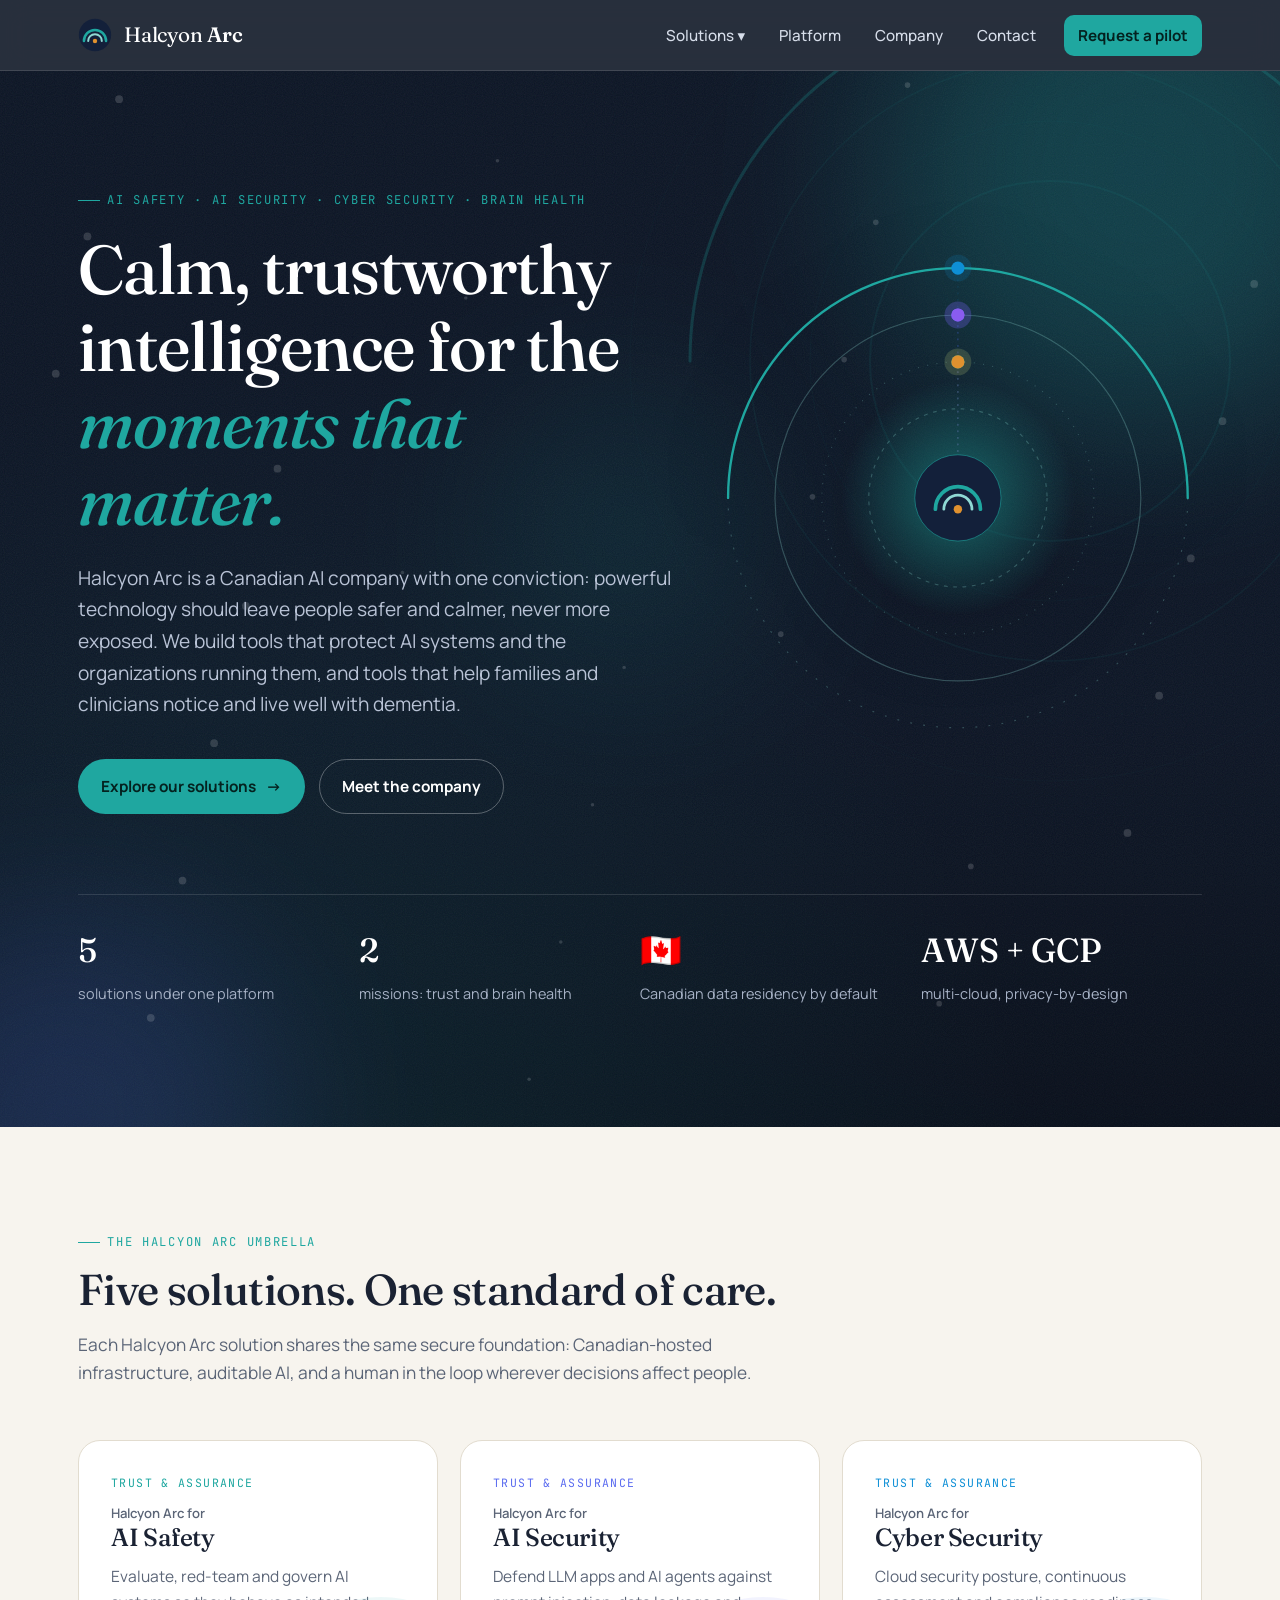
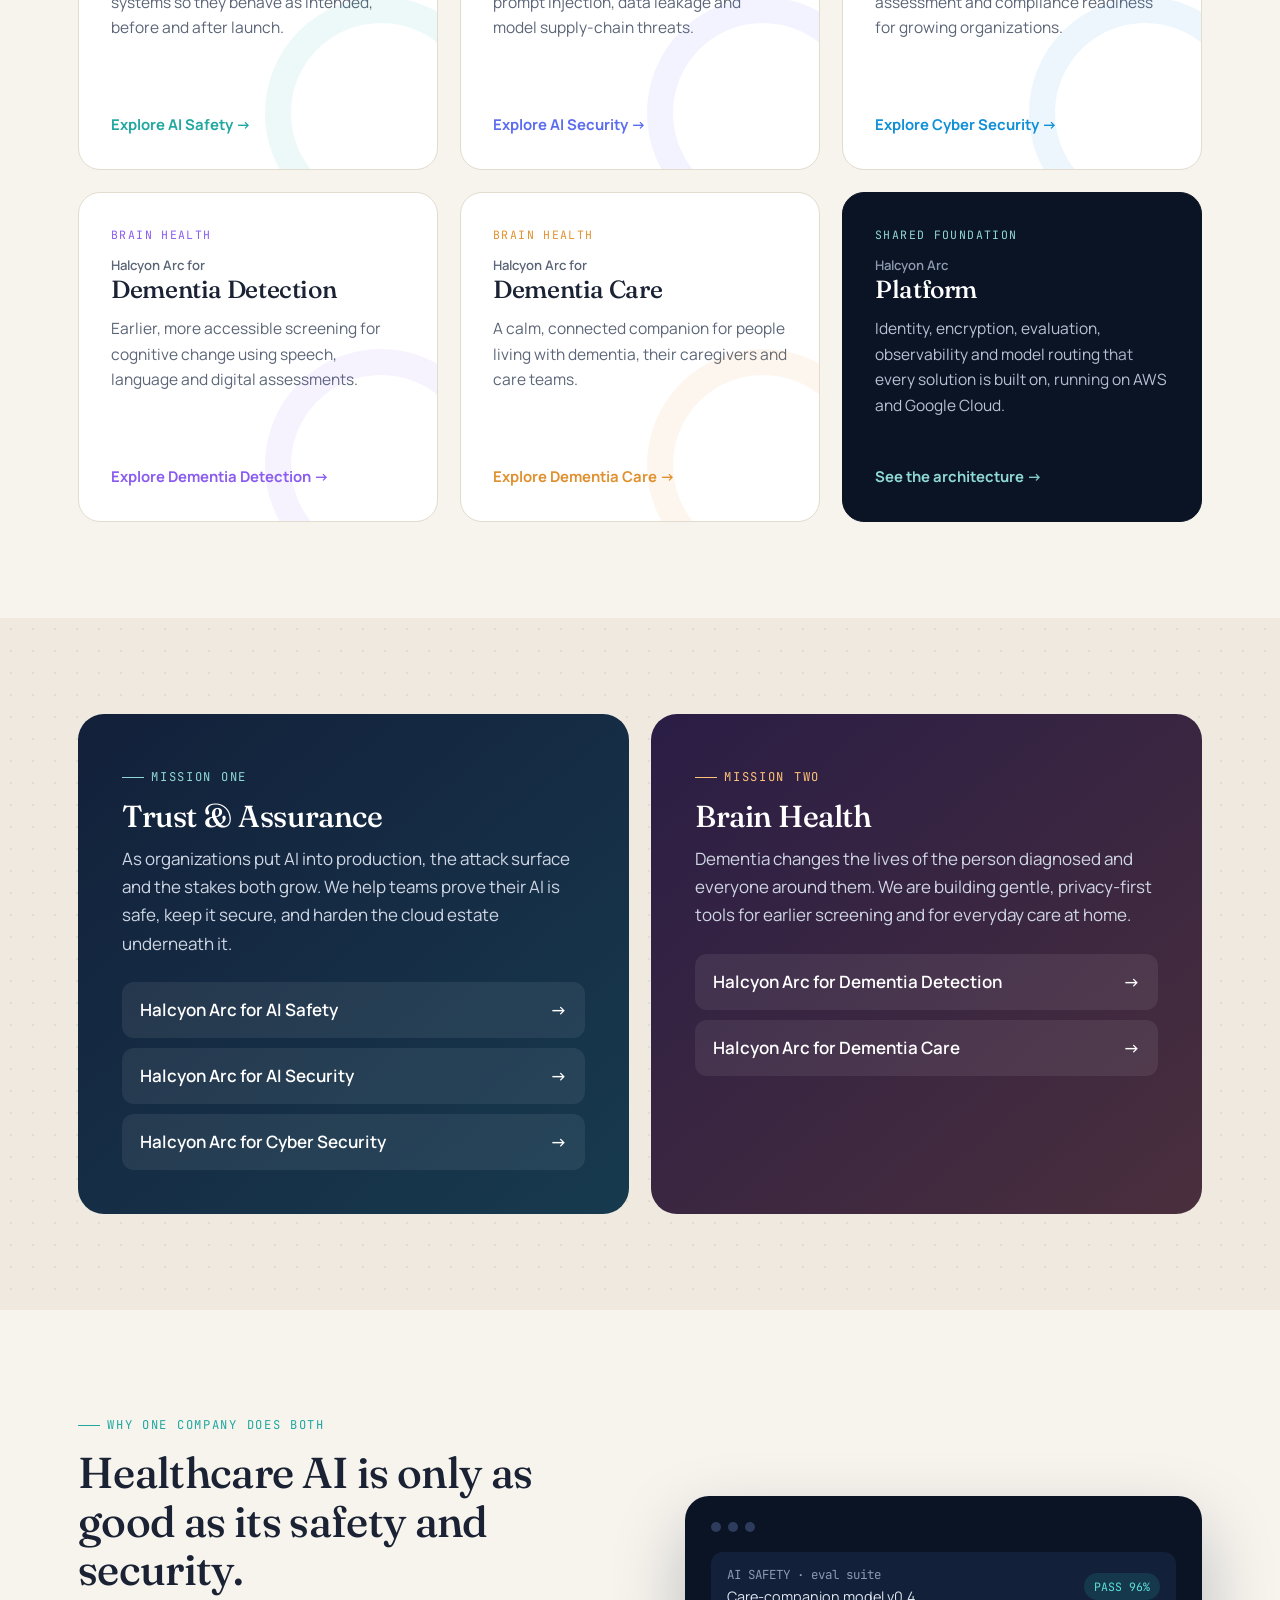
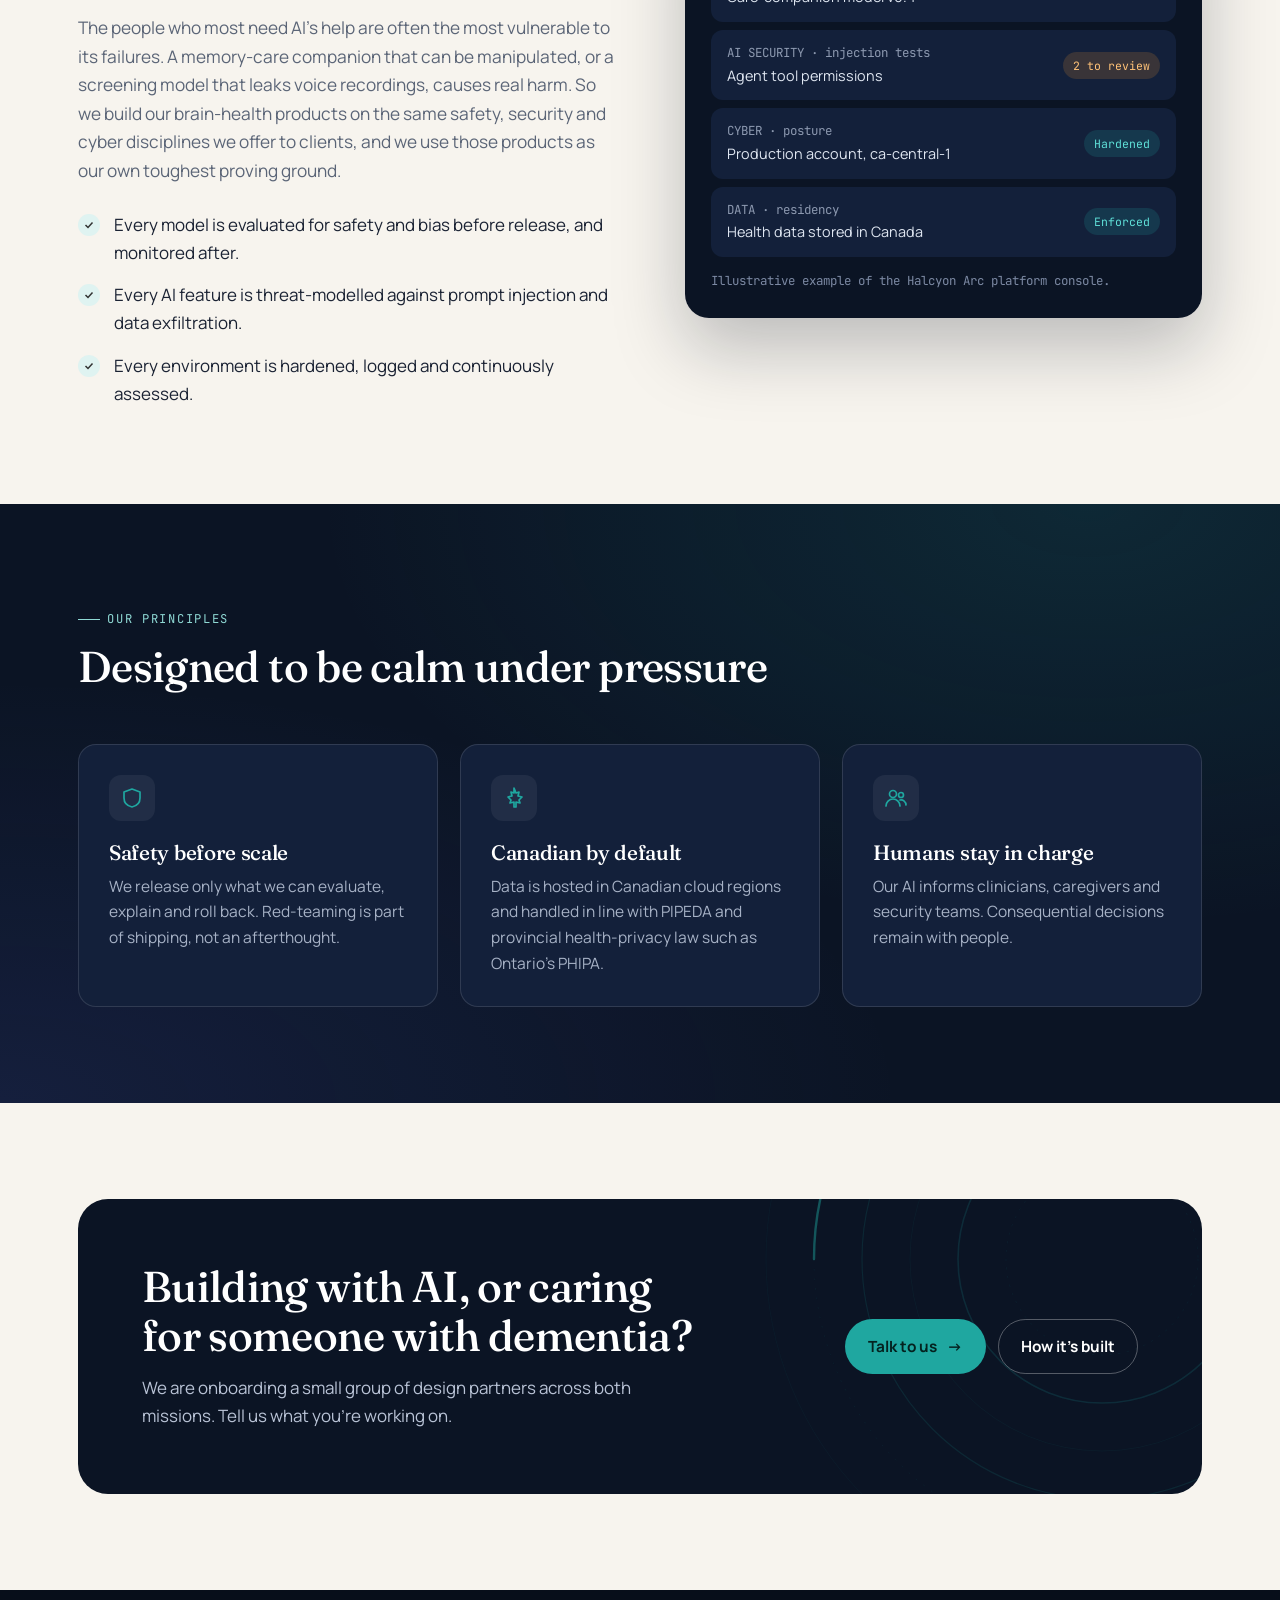
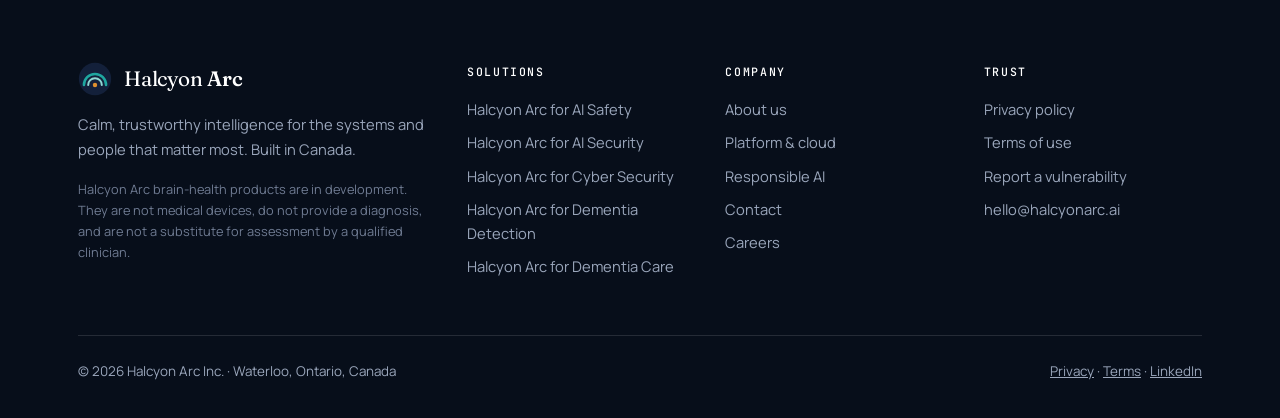
==== index.html @ 9038cead "Initial Halcyon Arc static site for GitHub Pages Co-Authored-By: Claude Opus 5.5 <noreply@anthropic." ====
<!DOCTYPE html>
<html lang="en-CA"><head>
<meta charset="utf-8"><meta name="viewport" content="width=device-width,initial-scale=1">
<title>Halcyon Arc | AI Safety, AI Security, Cyber Security & Dementia Care</title>
<meta name="description" content="Halcyon Arc builds AI safety, AI security and cyber security solutions, plus privacy-first tools for dementia detection and dementia care. Based in Waterloo, Canada.">
<meta property="og:title" content="Halcyon Arc | AI Safety, AI Security, Cyber Security &amp; Dementia Care"><meta property="og:description" content="Halcyon Arc builds AI safety, AI security and cyber security solutions, plus privacy-first tools for dementia detection and dementia care. Based in Waterloo, Canada."><meta property="og:type" content="website"><meta property="og:url" content="https://halcyonarc.ai/">
<link rel="canonical" href="https://halcyonarc.ai/">
<link rel="icon" href="data:image/svg+xml,<svg viewBox='0 0 40 40' aria-hidden='true'><circle cx='20' cy='20' r='19' fill='%2313203a'/><path d='M7 27a13 13 0 0126 0' fill='none' stroke='%231fa7a0' stroke-width='3' stroke-linecap='round'/><path d='M12 27a8 8 0 0116 0' fill='none' stroke='%238fd9d4' stroke-width='2.4' stroke-linecap='round'/><circle cx='20' cy='27' r='2.6' fill='%23e0912f'/></svg>">
<link rel="preconnect" href="https://fonts.googleapis.com"><link rel="preconnect" href="https://fonts.gstatic.com" crossorigin>
<link href="https://fonts.googleapis.com/css2?family=Fraunces:ital,opsz,wght@0,9..144,400;0,9..144,500;0,9..144,600;1,9..144,400;1,9..144,500&family=JetBrains+Mono:wght@400;500&family=Manrope:wght@400;500;600;700&display=swap" rel="stylesheet">
<link rel="stylesheet" href="assets/site.css">
<script type="application/ld+json">{"@context":"https://schema.org","@type":"Organization","name":"Halcyon Arc Inc.","url":"https://halcyonarc.ai","email":"hello@halcyonarc.ai","foundingDate":"2026","founder":{"@type":"Person","name":"Srikanth Hari"},"address":{"@type":"PostalAddress","addressLocality":"Waterloo","addressRegion":"ON","addressCountry":"CA"}}</script>
</head><body class="">
<header class="site-header"><div class="wrap nav">
<a class="brand" href="index.html"><svg viewBox="0 0 40 40" aria-hidden="true"><circle cx="20" cy="20" r="19" fill="#13203a"/>
<path d="M7 27a13 13 0 0126 0" fill="none" stroke="#1fa7a0" stroke-width="3" stroke-linecap="round"/>
<path d="M12 27a8 8 0 0116 0" fill="none" stroke="#8fd9d4" stroke-width="2.4" stroke-linecap="round"/>
<circle cx="20" cy="27" r="2.6" fill="#e0912f"/></svg><span>Halcyon <b>Arc</b></span></a>
<button class="burger" aria-label="Open menu" aria-expanded="false"><svg width="26" height="26" viewBox="0 0 24 24" fill="none" stroke="currentColor" stroke-width="2"><path d="M4 7h16M4 12h16M4 17h16"/></svg></button>
<ul class="nav-links">
<li class="has-menu"><button aria-expanded="false">Solutions ▾</button><div class="menu"><div class="group">Trust & Assurance</div><a href="ai-safety.html"><i class="dot" style="background:#1fa7a0"></i><div><strong>Halcyon Arc for AI Safety</strong><span>Evaluate.</span></div></a><a href="ai-security.html"><i class="dot" style="background:#5b6cf0"></i><div><strong>Halcyon Arc for AI Security</strong><span>Defend LLM apps and AI agents against prompt injection.</span></div></a><a href="cyber-security.html"><i class="dot" style="background:#0e8fd6"></i><div><strong>Halcyon Arc for Cyber Security</strong><span>Cloud security posture.</span></div></a><div class="group">Brain Health</div><a href="dementia-detection.html"><i class="dot" style="background:#8a5cf0"></i><div><strong>Halcyon Arc for Dementia Detection</strong><span>Earlier.</span></div></a><a href="dementia-care.html"><i class="dot" style="background:#e0912f"></i><div><strong>Halcyon Arc for Dementia Care</strong><span>A calm.</span></div></a></div></li>
<li><a href="platform.html">Platform</a></li>
<li><a href="about.html">Company</a></li>
<li><a href="contact.html">Contact</a></li>
<li><a class="nav-cta" href="contact.html?interest=Pilot%20programme">Request a pilot</a></li>
</ul></div></header>
<main>
<section class="hero home"><div class="backdrop" aria-hidden="true">
<span class="orb o1" style="background:#1fa7a0"></span><span class="orb o2"></span><span class="orb o3" style="background:#1fa7a0"></span>
<svg class="stars" viewBox="0 0 1200 600" preserveAspectRatio="xMidYMid slice"><circle class="twinkle" cx="0" cy="0" r="1.0" fill="#fff" style="animation-delay:0.0s"/><circle class="twinkle" cx="197" cy="113" r="1.6" fill="#fff" style="animation-delay:0.6s"/><circle class="twinkle" cx="394" cy="226" r="2.2" fill="#fff" style="animation-delay:1.2s"/><circle class="twinkle" cx="591" cy="339" r="1.0" fill="#fff" style="animation-delay:1.8s"/><circle class="twinkle" cx="788" cy="452" r="1.6" fill="#fff" style="animation-delay:2.4s"/><circle class="twinkle" cx="985" cy="565" r="2.2" fill="#fff" style="animation-delay:3.0s"/><circle class="twinkle" cx="1182" cy="78" r="1.0" fill="#fff" style="animation-delay:3.6s"/><circle class="twinkle" cx="179" cy="191" r="1.6" fill="#fff" style="animation-delay:4.2s"/><circle class="twinkle" cx="376" cy="304" r="2.2" fill="#fff" style="animation-delay:4.8s"/><circle class="twinkle" cx="573" cy="417" r="1.0" fill="#fff" style="animation-delay:0.0s"/><circle class="twinkle" cx="770" cy="530" r="1.6" fill="#fff" style="animation-delay:0.6s"/><circle class="twinkle" cx="967" cy="43" r="2.2" fill="#fff" style="animation-delay:1.2s"/><circle class="twinkle" cx="1164" cy="156" r="1.0" fill="#fff" style="animation-delay:1.8s"/><circle class="twinkle" cx="161" cy="269" r="1.6" fill="#fff" style="animation-delay:2.4s"/><circle class="twinkle" cx="358" cy="382" r="2.2" fill="#fff" style="animation-delay:3.0s"/><circle class="twinkle" cx="555" cy="495" r="1.0" fill="#fff" style="animation-delay:3.6s"/><circle class="twinkle" cx="752" cy="8" r="1.6" fill="#fff" style="animation-delay:4.2s"/><circle class="twinkle" cx="949" cy="121" r="2.2" fill="#fff" style="animation-delay:4.8s"/><circle class="twinkle" cx="1146" cy="234" r="1.0" fill="#fff" style="animation-delay:0.0s"/><circle class="twinkle" cx="143" cy="347" r="1.6" fill="#fff" style="animation-delay:0.6s"/><circle class="twinkle" cx="340" cy="460" r="2.2" fill="#fff" style="animation-delay:1.2s"/><circle class="twinkle" cx="537" cy="573" r="1.0" fill="#fff" style="animation-delay:1.8s"/><circle class="twinkle" cx="734" cy="86" r="1.6" fill="#fff" style="animation-delay:2.4s"/><circle class="twinkle" cx="931" cy="199" r="2.2" fill="#fff" style="animation-delay:3.0s"/><circle class="twinkle" cx="1128" cy="312" r="1.0" fill="#fff" style="animation-delay:3.6s"/><circle class="twinkle" cx="125" cy="425" r="1.6" fill="#fff" style="animation-delay:4.2s"/><circle class="twinkle" cx="322" cy="538" r="2.2" fill="#fff" style="animation-delay:4.8s"/><circle class="twinkle" cx="519" cy="51" r="1.0" fill="#fff" style="animation-delay:0.0s"/><circle class="twinkle" cx="716" cy="164" r="1.6" fill="#fff" style="animation-delay:0.6s"/><circle class="twinkle" cx="913" cy="277" r="2.2" fill="#fff" style="animation-delay:1.2s"/><circle class="twinkle" cx="1110" cy="390" r="1.0" fill="#fff" style="animation-delay:1.8s"/><circle class="twinkle" cx="107" cy="503" r="1.6" fill="#fff" style="animation-delay:2.4s"/><circle class="twinkle" cx="304" cy="16" r="2.2" fill="#fff" style="animation-delay:3.0s"/><circle class="twinkle" cx="501" cy="129" r="1.0" fill="#fff" style="animation-delay:3.6s"/><circle class="twinkle" cx="698" cy="242" r="1.6" fill="#fff" style="animation-delay:4.2s"/><circle class="twinkle" cx="895" cy="355" r="2.2" fill="#fff" style="animation-delay:4.8s"/><circle class="twinkle" cx="1092" cy="468" r="1.0" fill="#fff" style="animation-delay:0.0s"/><circle class="twinkle" cx="89" cy="581" r="1.6" fill="#fff" style="animation-delay:0.6s"/><circle class="twinkle" cx="286" cy="94" r="2.2" fill="#fff" style="animation-delay:1.2s"/><circle class="twinkle" cx="483" cy="207" r="1.0" fill="#fff" style="animation-delay:1.8s"/><circle class="twinkle" cx="680" cy="320" r="1.6" fill="#fff" style="animation-delay:2.4s"/><circle class="twinkle" cx="877" cy="433" r="2.2" fill="#fff" style="animation-delay:3.0s"/><circle class="twinkle" cx="1074" cy="546" r="1.0" fill="#fff" style="animation-delay:3.6s"/><circle class="twinkle" cx="71" cy="59" r="1.6" fill="#fff" style="animation-delay:4.2s"/><circle class="twinkle" cx="268" cy="172" r="2.2" fill="#fff" style="animation-delay:4.8s"/><circle class="twinkle" cx="465" cy="285" r="1.0" fill="#fff" style="animation-delay:0.0s"/></svg>
</div><svg class="arcs" viewBox="0 0 900 900" aria-hidden="true"><g class="rot" style="--o:450px 450px;animation:spin 160s linear infinite"><circle cx="450" cy="450" r="420" fill="none" stroke="#1fa7a0" stroke-opacity="0.1" stroke-width="1" stroke-dasharray="0"/><circle cx="450" cy="450" r="360" fill="none" stroke="#1fa7a0" stroke-opacity="0.16" stroke-width="1" stroke-dasharray="2 10"/><circle cx="450" cy="450" r="300" fill="none" stroke="#1fa7a0" stroke-opacity="0.22" stroke-width="1.5" stroke-dasharray="0"/><circle cx="450" cy="450" r="240" fill="none" stroke="#1fa7a0" stroke-opacity="0.12" stroke-width="1" stroke-dasharray="0"/><circle cx="450" cy="450" r="180" fill="none" stroke="#1fa7a0" stroke-opacity="0.28" stroke-width="2" stroke-dasharray="0"/><circle cx="450" cy="450" r="120" fill="none" stroke="#1fa7a0" stroke-opacity="0.14" stroke-width="1" stroke-dasharray="3 8"/></g>
<path d="M90 450a360 360 0 01720 0" fill="none" stroke="#1fa7a0" stroke-width="3" stroke-linecap="round" stroke-opacity=".75"/>
<circle cx="810" cy="450" r="7" fill="#e0912f"/></svg><div class="wrap"><div class="hero-grid"><div>
<span class="eyebrow">AI Safety · AI Security · Cyber Security · Brain Health</span>
<h1 style="margin-top:20px">Calm, trustworthy intelligence for the <em>moments that matter.</em></h1>
<p class="lede">Halcyon Arc is a Canadian AI company with one conviction: powerful technology should leave people safer and calmer, never more exposed. We build tools that protect AI systems and the organizations running them, and tools that help families and clinicians notice and live well with dementia.</p>
<div class="hero-actions"><a class="btn btn-primary arrow" href="#solutions">Explore our solutions</a><a class="btn btn-ghost" href="about.html">Meet the company</a></div>
</div><div class="art-wrap"><svg class="constellation" viewBox="0 0 520 520" role="img" aria-label="The five Halcyon Arc solutions orbiting a shared platform">
<defs><radialGradient id="core" cx="50%" cy="50%" r="50%"><stop offset="0" stop-color="#1fa7a0" stop-opacity=".55"/><stop offset="1" stop-color="#1fa7a0" stop-opacity="0"/></radialGradient></defs>
<circle cx="260" cy="260" r="120" fill="url(#core)"><animate attributeName="r" values="105;130;105" dur="6s" repeatCount="indefinite"/></circle>
<circle class="rot" style="animation:spin 60s linear infinite" cx="260" cy="260" r="95" fill="none" stroke="#8fd9d4" stroke-opacity=".28" stroke-width="1.2" stroke-dasharray="4 6"/><circle class="rot" style="animation:spinr 90s linear infinite" cx="260" cy="260" r="145" fill="none" stroke="#8fd9d4" stroke-opacity=".28" stroke-width="1.2" stroke-dasharray="1 9"/><circle class="rot" style="animation: linear infinite" cx="260" cy="260" r="195" fill="none" stroke="#8fd9d4" stroke-opacity=".28" stroke-width="1.2" stroke-dasharray="0"/><circle class="rot" style="animation:spin 140s linear infinite" cx="260" cy="260" r="245" fill="none" stroke="#8fd9d4" stroke-opacity=".28" stroke-width="1.2" stroke-dasharray="2 12"/>
<path class="arcdraw" d="M15 260a245 245 0 01490 0" fill="none" stroke="#1fa7a0" stroke-width="2.5" stroke-linecap="round"/>
<g class="rot" style="animation:spin 26s linear infinite;animation-delay:-0.0s">
<line x1="260" y1="260" x2="260" y2="115" stroke="#1fa7a0" stroke-opacity=".18" stroke-dasharray="2 5"/>
<circle cx="260" cy="115" r="16" fill="#1fa7a0" fill-opacity=".16"><animate attributeName="r" values="12;20;12" dur="3.2s" repeatCount="indefinite"/></circle>
<circle cx="260" cy="115" r="7" fill="#1fa7a0"/></g><g class="rot" style="animation:spin 38s linear infinite;animation-delay:-7.4s">
<line x1="260" y1="260" x2="260" y2="65" stroke="#5b6cf0" stroke-opacity=".18" stroke-dasharray="2 5"/>
<circle cx="260" cy="65" r="16" fill="#5b6cf0" fill-opacity=".16"><animate attributeName="r" values="12;20;12" dur="3.2s" repeatCount="indefinite"/></circle>
<circle cx="260" cy="65" r="7" fill="#5b6cf0"/></g><g class="rot" style="animation:spin 52s linear infinite;animation-delay:-21.7s">
<line x1="260" y1="260" x2="260" y2="15" stroke="#0e8fd6" stroke-opacity=".18" stroke-dasharray="2 5"/>
<circle cx="260" cy="15" r="16" fill="#0e8fd6" fill-opacity=".16"><animate attributeName="r" values="12;20;12" dur="3.2s" repeatCount="indefinite"/></circle>
<circle cx="260" cy="15" r="7" fill="#0e8fd6"/></g><g class="rot" style="animation:spin 38s linear infinite;animation-delay:-26.4s">
<line x1="260" y1="260" x2="260" y2="65" stroke="#8a5cf0" stroke-opacity=".18" stroke-dasharray="2 5"/>
<circle cx="260" cy="65" r="16" fill="#8a5cf0" fill-opacity=".16"><animate attributeName="r" values="12;20;12" dur="3.2s" repeatCount="indefinite"/></circle>
<circle cx="260" cy="65" r="7" fill="#8a5cf0"/></g><g class="rot" style="animation:spin 26s linear infinite;animation-delay:-13.0s">
<line x1="260" y1="260" x2="260" y2="115" stroke="#e0912f" stroke-opacity=".18" stroke-dasharray="2 5"/>
<circle cx="260" cy="115" r="16" fill="#e0912f" fill-opacity=".16"><animate attributeName="r" values="12;20;12" dur="3.2s" repeatCount="indefinite"/></circle>
<circle cx="260" cy="115" r="7" fill="#e0912f"/></g>
<circle cx="260" cy="260" r="46" fill="#13203a" stroke="#1fa7a0" stroke-opacity=".6"/>
<path d="M236 272a24 24 0 0148 0" fill="none" stroke="#1fa7a0" stroke-width="4" stroke-linecap="round"/>
<path d="M245 272a15 15 0 0130 0" fill="none" stroke="#8fd9d4" stroke-width="3" stroke-linecap="round"/>
<circle cx="260" cy="272" r="4.5" fill="#e0912f"/>
</svg></div></div>
<div class="stats" style="margin-top:80px">
<div class="stat"><b>5</b><span>solutions under one platform</span></div>
<div class="stat"><b>2</b><span>missions: trust and brain health</span></div>
<div class="stat"><b>🇨🇦</b><span>Canadian data residency by default</span></div>
<div class="stat"><b>AWS + GCP</b><span>multi-cloud, privacy-by-design</span></div>
</div></div></section>

<section id="solutions"><div class="wrap">
<div class="section-head"><span class="eyebrow">The Halcyon Arc umbrella</span><h2>Five solutions. One standard of care.</h2>
<p>Each Halcyon Arc solution shares the same secure foundation: Canadian-hosted infrastructure, auditable AI, and a human in the loop wherever decisions affect people.</p></div>
<div class="grid g3"><a class="pcard reveal" style="--c:#1fa7a0" href="ai-safety.html"><span class="tag">Trust & Assurance</span><h3><small>Halcyon Arc for</small>AI Safety</h3><p>Evaluate, red-team and govern AI systems so they behave as intended, before and after launch.</p><span class="more arrow">Explore AI Safety </span></a><a class="pcard reveal" style="--c:#5b6cf0" href="ai-security.html"><span class="tag">Trust & Assurance</span><h3><small>Halcyon Arc for</small>AI Security</h3><p>Defend LLM apps and AI agents against prompt injection, data leakage and model supply-chain threats.</p><span class="more arrow">Explore AI Security </span></a><a class="pcard reveal" style="--c:#0e8fd6" href="cyber-security.html"><span class="tag">Trust & Assurance</span><h3><small>Halcyon Arc for</small>Cyber Security</h3><p>Cloud security posture, continuous assessment and compliance readiness for growing organizations.</p><span class="more arrow">Explore Cyber Security </span></a><a class="pcard reveal" style="--c:#8a5cf0" href="dementia-detection.html"><span class="tag">Brain Health</span><h3><small>Halcyon Arc for</small>Dementia Detection</h3><p>Earlier, more accessible screening for cognitive change using speech, language and digital assessments.</p><span class="more arrow">Explore Dementia Detection </span></a><a class="pcard reveal" style="--c:#e0912f" href="dementia-care.html"><span class="tag">Brain Health</span><h3><small>Halcyon Arc for</small>Dementia Care</h3><p>A calm, connected companion for people living with dementia, their caregivers and care teams.</p><span class="more arrow">Explore Dementia Care </span></a>
<div class="pcard reveal" style="--c:#13203a;background:var(--ink);color:#fff;border-color:var(--ink)"><span class="tag" style="color:#8fd9d4">Shared foundation</span><h3 style="color:#fff"><small style="color:#8d99b0">Halcyon Arc</small>Platform</h3><p style="color:#b9c3d6">Identity, encryption, evaluation, observability and model routing that every solution is built on, running on AWS and Google Cloud.</p><a href="platform.html" class="more arrow" style="color:#8fd9d4;text-decoration:none">See the architecture </a></div>
</div></div></section>

<section class="tint"><div class="wrap"><div class="pillars">
<div class="pillar trust reveal"><span class="eyebrow" style="color:#8fd9d4">Mission one</span><h3>Trust &amp; Assurance</h3>
<p>As organizations put AI into production, the attack surface and the stakes both grow. We help teams prove their AI is safe, keep it secure, and harden the cloud estate underneath it.</p>
<ul><li><a href="ai-safety.html">Halcyon Arc for AI Safety <span>→</span></a></li><li><a href="ai-security.html">Halcyon Arc for AI Security <span>→</span></a></li><li><a href="cyber-security.html">Halcyon Arc for Cyber Security <span>→</span></a></li></ul></div>
<div class="pillar health reveal"><span class="eyebrow" style="color:#ffc277">Mission two</span><h3>Brain Health</h3>
<p>Dementia changes the lives of the person diagnosed and everyone around them. We are building gentle, privacy-first tools for earlier screening and for everyday care at home.</p>
<ul><li><a href="dementia-detection.html">Halcyon Arc for Dementia Detection <span>→</span></a></li><li><a href="dementia-care.html">Halcyon Arc for Dementia Care <span>→</span></a></li></ul></div>
</div></div></section>

<section><div class="wrap split">
<div class="reveal"><span class="eyebrow">Why one company does both</span><h2 style="margin-top:14px">Healthcare AI is only as good as its safety and security.</h2>
<p class="lede" style="margin-top:20px;font-size:1.08rem">The people who most need AI's help are often the most vulnerable to its failures. A memory-care companion that can be manipulated, or a screening model that leaks voice recordings, causes real harm. So we build our brain-health products on the same safety, security and cyber disciplines we offer to clients, and we use those products as our own toughest proving ground.</p>
<ul class="checks"><li>Every model is evaluated for safety and bias before release, and monitored after.</li><li>Every AI feature is threat-modelled against prompt injection and data exfiltration.</li><li>Every environment is hardened, logged and continuously assessed.</li></ul></div>
<div class="panel reveal" aria-label="Illustrative platform status panel"><div class="bar"><i></i><i></i><i></i></div>
<div class="row"><div><div class="k">AI SAFETY · eval suite</div>Care-companion model v0.4</div><span class="pill ok">PASS 96%</span></div>
<div class="row"><div><div class="k">AI SECURITY · injection tests</div>Agent tool permissions</div><span class="pill warn">2 to review</span></div>
<div class="row"><div><div class="k">CYBER · posture</div>Production account, ca-central-1</div><span class="pill ok">Hardened</span></div>
<div class="row"><div><div class="k">DATA · residency</div>Health data stored in Canada</div><span class="pill ok">Enforced</span></div>
<div class="note">Illustrative example of the Halcyon Arc platform console.</div></div>
</div></section>

<section class="dark"><div class="wrap">
<div class="section-head"><span class="eyebrow" style="color:#8fd9d4">Our principles</span><h2>Designed to be calm under pressure</h2></div>
<div class="grid g3"><div class="card reveal"><div class="icon"><svg viewBox="0 0 24 24" fill="none" stroke="currentColor" stroke-width="1.7" stroke-linecap="round" stroke-linejoin="round"><path d="M12 3l8 3v6c0 5-3.5 8-8 9-4.5-1-8-4-8-9V6z"/></svg></div><h3>Safety before scale</h3><p>We release only what we can evaluate, explain and roll back. Red-teaming is part of shipping, not an afterthought.</p></div><div class="card reveal"><div class="icon"><svg viewBox="0 0 24 24" fill="none" stroke="currentColor" stroke-width="1.7" stroke-linecap="round" stroke-linejoin="round"><path d="M12 2l2 5 3-1-1 4 4 1-3 3 1 3-4-1v5h-2v-5l-4 1 1-3-3-3 4-1-1-4 3 1z"/></svg></div><h3>Canadian by default</h3><p>Data is hosted in Canadian cloud regions and handled in line with PIPEDA and provincial health-privacy law such as Ontario's PHIPA.</p></div><div class="card reveal"><div class="icon"><svg viewBox="0 0 24 24" fill="none" stroke="currentColor" stroke-width="1.7" stroke-linecap="round" stroke-linejoin="round"><circle cx="9" cy="8" r="3.5"/><path d="M2 20a7 7 0 0114 0"/><circle cx="17" cy="9" r="2.5"/><path d="M16 14a5 5 0 016 5"/></svg></div><h3>Humans stay in charge</h3><p>Our AI informs clinicians, caregivers and security teams. Consequential decisions remain with people.</p></div></div>
</div></section>
<section><div class="wrap"><div class="cta-band reveal"><svg class="arcs" viewBox="0 0 900 900" aria-hidden="true"><g class="rot" style="--o:450px 450px;animation:spin 160s linear infinite"><circle cx="450" cy="450" r="420" fill="none" stroke="#1fa7a0" stroke-opacity="0.1" stroke-width="1" stroke-dasharray="0"/><circle cx="450" cy="450" r="360" fill="none" stroke="#1fa7a0" stroke-opacity="0.16" stroke-width="1" stroke-dasharray="2 10"/><circle cx="450" cy="450" r="300" fill="none" stroke="#1fa7a0" stroke-opacity="0.22" stroke-width="1.5" stroke-dasharray="0"/><circle cx="450" cy="450" r="240" fill="none" stroke="#1fa7a0" stroke-opacity="0.12" stroke-width="1" stroke-dasharray="0"/><circle cx="450" cy="450" r="180" fill="none" stroke="#1fa7a0" stroke-opacity="0.28" stroke-width="2" stroke-dasharray="0"/><circle cx="450" cy="450" r="120" fill="none" stroke="#1fa7a0" stroke-opacity="0.14" stroke-width="1" stroke-dasharray="3 8"/></g>
<path d="M90 450a360 360 0 01720 0" fill="none" stroke="#1fa7a0" stroke-width="3" stroke-linecap="round" stroke-opacity=".75"/>
<circle cx="810" cy="450" r="7" fill="#e0912f"/></svg><div><h2>Building with AI, or caring for someone with dementia?</h2><p>We are onboarding a small group of design partners across both missions. Tell us what you're working on.</p></div>
<div class="actions"><a class="btn btn-primary arrow" href="contact.html?interest=Pilot%20programme">Talk to us</a><a class="btn btn-ghost" href="platform.html">How it's built</a></div></div></div></section>
</main>
<footer class="site-footer"><div class="wrap">
<div class="foot">
<div><a class="brand" href="index.html"><svg viewBox="0 0 40 40" aria-hidden="true"><circle cx="20" cy="20" r="19" fill="#13203a"/>
<path d="M7 27a13 13 0 0126 0" fill="none" stroke="#1fa7a0" stroke-width="3" stroke-linecap="round"/>
<path d="M12 27a8 8 0 0116 0" fill="none" stroke="#8fd9d4" stroke-width="2.4" stroke-linecap="round"/>
<circle cx="20" cy="27" r="2.6" fill="#e0912f"/></svg><span>Halcyon <b>Arc</b></span></a>
<p>Calm, trustworthy intelligence for the systems and people that matter most. Built in Canada.</p>
<p class="disclaimer">Halcyon Arc brain-health products are in development. They are not medical devices, do not provide a diagnosis, and are not a substitute for assessment by a qualified clinician.</p></div>
<div><h4>Solutions</h4><ul><li><a href="ai-safety.html">Halcyon Arc for AI Safety</a></li><li><a href="ai-security.html">Halcyon Arc for AI Security</a></li><li><a href="cyber-security.html">Halcyon Arc for Cyber Security</a></li><li><a href="dementia-detection.html">Halcyon Arc for Dementia Detection</a></li><li><a href="dementia-care.html">Halcyon Arc for Dementia Care</a></li></ul></div>
<div><h4>Company</h4><ul><li><a href="about.html">About us</a></li><li><a href="platform.html">Platform &amp; cloud</a></li><li><a href="about.html#responsible-ai">Responsible AI</a></li><li><a href="contact.html">Contact</a></li><li><a href="contact.html?interest=Careers">Careers</a></li></ul></div>
<div><h4>Trust</h4><ul><li><a href="privacy.html">Privacy policy</a></li><li><a href="terms.html">Terms of use</a></li><li><a href="contact.html?interest=Security%20disclosure">Report a vulnerability</a></li><li>hello@halcyonarc.ai</li></ul></div>
</div>
<div class="foot-bottom"><span>© <span id="year">2026</span> Halcyon Arc Inc. · Waterloo, Ontario, Canada</span><span><a href="privacy.html">Privacy</a> · <a href="terms.html">Terms</a> · <a href="https://www.linkedin.com/company/halcyon-arc">LinkedIn</a></span></div>
</div></footer>
<script src="assets/site.js"></script>
</body></html>
---- assets/site.css ----
/* Halcyon Arc — shared stylesheet */
:root{
  --ink:#0b1424; --ink-2:#13203a; --ink-3:#1d2d4d;
  --paper:#f7f4ee; --paper-2:#efe9df; --white:#fff;
  --text:#1a2233; --muted:#5b6577; --line:#e2dccf; --line-dark:rgba(255,255,255,.12);
  --teal:#1fa7a0; --teal-soft:#dff3f1;
  --accent:var(--teal); --accent-soft:var(--teal-soft);
  --radius:18px; --max:1180px;
  --serif:"Fraunces",Georgia,serif; --sans:"Manrope",system-ui,-apple-system,Segoe UI,sans-serif; --mono:"JetBrains Mono",ui-monospace,monospace;
}
body.p-safety{--accent:#1fa7a0;--accent-soft:#dff3f1}
body.p-aisec{--accent:#5b6cf0;--accent-soft:#e6e9ff}
body.p-cyber{--accent:#0e8fd6;--accent-soft:#ddf0fb}
body.p-detect{--accent:#8a5cf0;--accent-soft:#eee6ff}
body.p-care{--accent:#e0912f;--accent-soft:#fcefdc}

*{box-sizing:border-box;margin:0;padding:0}
html{scroll-behavior:smooth}
body{font-family:var(--sans);color:var(--text);background:var(--paper);line-height:1.65;font-size:17px;-webkit-font-smoothing:antialiased}
img,svg{display:block;max-width:100%}
a{color:inherit}
.wrap{max-width:var(--max);margin:0 auto;padding:0 28px}
h1,h2,h3{font-family:var(--serif);font-weight:500;line-height:1.12;letter-spacing:-.015em}
h1{font-size:clamp(2.4rem,5.4vw,4.3rem)}
h2{font-size:clamp(1.8rem,3.4vw,2.7rem)}
h3{font-size:1.3rem}
p{max-width:68ch}
.eyebrow{font-family:var(--mono);font-size:.76rem;letter-spacing:.14em;text-transform:uppercase;color:var(--accent);display:inline-flex;align-items:center;gap:.6em}
.eyebrow::before{content:"";width:22px;height:1px;background:currentColor}
.lede{font-size:1.2rem;color:var(--muted)}
.dark .lede{color:#b9c3d6}

/* Header */
.site-header{position:sticky;top:0;z-index:50;background:rgba(11,20,36,.88);backdrop-filter:blur(14px);-webkit-backdrop-filter:blur(14px);border-bottom:1px solid var(--line-dark);color:#fff}
.nav{display:flex;align-items:center;justify-content:space-between;height:70px}
.brand{display:flex;align-items:center;gap:12px;text-decoration:none;font-family:var(--serif);font-size:1.3rem;letter-spacing:-.01em}
.brand svg{width:34px;height:34px}
.brand b{font-weight:600}
.nav-links{display:flex;align-items:center;gap:6px;list-style:none}
.nav-links>li>a,.nav-links>li>button{display:block;padding:10px 14px;border-radius:10px;text-decoration:none;color:#d7deea;font:500 .95rem var(--sans);background:none;border:0;cursor:pointer}
.nav-links>li>a:hover,.nav-links>li>button:hover,.nav-links a[aria-current=page]{color:#fff;background:rgba(255,255,255,.07)}
.nav-cta{background:var(--teal)!important;color:#04221f!important;font-weight:700!important;margin-left:8px}
.has-menu{position:relative}
.menu{position:absolute;top:calc(100% + 10px);left:-20px;width:560px;background:#fff;color:var(--text);border-radius:16px;box-shadow:0 24px 60px rgba(5,10,25,.35);padding:14px;display:grid;grid-template-columns:1fr 1fr;gap:4px;opacity:0;visibility:hidden;transform:translateY(-6px);transition:.18s}
.has-menu:hover .menu,.has-menu:focus-within .menu,.has-menu.open .menu{opacity:1;visibility:visible;transform:none}
.menu a{display:flex;gap:12px;padding:12px;border-radius:12px;text-decoration:none}
.menu a:hover{background:var(--paper)}
.menu .dot{width:10px;height:10px;border-radius:50%;margin-top:8px;flex:none}
.menu strong{display:block;font-size:.95rem}
.menu span{font-size:.84rem;color:var(--muted);line-height:1.4}
.menu .group{grid-column:1/-1;font-family:var(--mono);font-size:.7rem;letter-spacing:.12em;text-transform:uppercase;color:var(--muted);padding:8px 12px 2px}
.burger{display:none;background:none;border:0;color:#fff;cursor:pointer;padding:8px}

/* Hero */
.hero{position:relative;overflow:hidden;background:var(--ink);color:#fff;padding:110px 0 120px}
.hero .arcs{position:absolute;right:-220px;top:-160px;width:900px;opacity:.9;pointer-events:none}
.hero h1{max-width:15ch}
.hero h1 em{font-style:italic;color:var(--accent)}
.hero .lede{margin-top:24px;max-width:58ch}
.hero-actions{display:flex;flex-wrap:wrap;gap:14px;margin-top:38px}
.hero.sub{padding:90px 0 96px}
.hero.sub h1{max-width:20ch}
.crumb{font-family:var(--mono);font-size:.78rem;color:#8d99b0;margin-bottom:22px}
.crumb a{color:#b9c3d6;text-decoration:none}

.btn{display:inline-flex;align-items:center;gap:10px;padding:14px 22px;border-radius:999px;font-weight:700;font-size:.96rem;text-decoration:none;border:1px solid transparent;transition:.18s;cursor:pointer;font-family:var(--sans)}
.btn-primary{background:var(--accent);color:#fff}
body:not([class*=p-]) .btn-primary,.p-safety .btn-primary{color:#04221f}
.btn-primary:hover{filter:brightness(1.08);transform:translateY(-1px)}
.btn-ghost{border-color:rgba(255,255,255,.3);color:#fff}
.btn-ghost:hover{background:rgba(255,255,255,.08)}
.btn-dark{background:var(--ink);color:#fff}
.btn-line{border-color:var(--line);color:var(--text);background:#fff}
.arrow::after{content:"→";transition:.18s}
.btn:hover .arrow::after,.arrow:hover::after{transform:translateX(3px)}

/* Sections */
section{padding:96px 0}
.section-head{max-width:760px;margin-bottom:52px}
.section-head h2{margin-top:14px}
.section-head p{margin-top:16px;color:var(--muted);font-size:1.08rem}
.dark{background:var(--ink);color:#e8edf5}
.dark h2,.dark h3{color:#fff}
.dark .section-head p{color:#a7b2c6}
.tint{background:var(--paper-2)}
.white{background:#fff}

.grid{display:grid;gap:22px}
.g2{grid-template-columns:repeat(2,1fr)}
.g3{grid-template-columns:repeat(3,1fr)}
.g4{grid-template-columns:repeat(4,1fr)}

.card{background:#fff;border:1px solid var(--line);border-radius:var(--radius);padding:30px;transition:.2s}
.card h3{margin-bottom:10px}
.card p{color:var(--muted);font-size:.97rem}
.dark .card{background:var(--ink-2);border-color:var(--line-dark)}
.dark .card p{color:#a7b2c6}
.icon{width:46px;height:46px;border-radius:12px;background:var(--accent-soft);color:var(--accent);display:grid;place-items:center;margin-bottom:20px}
.icon svg{width:24px;height:24px}
.dark .icon{background:rgba(255,255,255,.06)}

/* Product cards on home */
.pcard{position:relative;display:flex;flex-direction:column;text-decoration:none;color:inherit;background:#fff;border:1px solid var(--line);border-radius:22px;padding:32px;overflow:hidden;min-height:330px;transition:.22s}
.pcard:hover{transform:translateY(-4px);box-shadow:0 22px 50px rgba(11,20,36,.1);border-color:transparent}
.pcard .tag{font-family:var(--mono);font-size:.72rem;letter-spacing:.12em;text-transform:uppercase;color:var(--c)}
.pcard h3{font-size:1.55rem;margin:14px 0 12px}
.pcard h3 small{display:block;font-family:var(--sans);font-size:.82rem;font-weight:600;color:var(--muted);letter-spacing:0;margin-bottom:4px}
.pcard p{color:var(--muted);font-size:.97rem}
.pcard .more{margin-top:auto;padding-top:24px;font-weight:700;color:var(--c);font-size:.93rem}
.pcard::after{content:"";position:absolute;right:-60px;bottom:-60px;width:180px;height:180px;border-radius:50%;border:26px solid var(--c);opacity:.08;transition:.3s}
.pcard:hover::after{opacity:.16;transform:scale(1.1)}
.pcard.wide{grid-column:span 1}

.pillars{display:grid;grid-template-columns:1fr 1fr;gap:22px}
.pillar{border-radius:26px;padding:44px;color:#fff;position:relative;overflow:hidden}
.pillar.trust{background:linear-gradient(140deg,#13203a,#173a4f)}
.pillar.health{background:linear-gradient(140deg,#2a1d45,#4a2f3d)}
.pillar h3{font-size:1.9rem;margin:12px 0}
.pillar p{color:#cfd6e4}
.pillar ul{list-style:none;margin-top:24px;display:grid;gap:10px}
.pillar li a{display:flex;justify-content:space-between;padding:14px 18px;border-radius:12px;background:rgba(255,255,255,.07);text-decoration:none;font-weight:600}
.pillar li a:hover{background:rgba(255,255,255,.14)}

/* Split */
.split{display:grid;grid-template-columns:1.05fr 1fr;gap:64px;align-items:center}
.split.rev{grid-template-columns:1fr 1.05fr}
.checks{list-style:none;display:grid;gap:14px;margin-top:26px}
.checks li{display:flex;gap:14px;align-items:flex-start}
.checks li::before{content:"";flex:none;width:22px;height:22px;margin-top:3px;border-radius:50%;background:var(--accent-soft) url("data:image/svg+xml,%3Csvg xmlns='http://www.w3.org/2000/svg' viewBox='0 0 24 24' fill='none' stroke='%23333' stroke-width='3'%3E%3Cpath d='M5 12l5 5 9-10'/%3E%3C/svg%3E") center/12px no-repeat}
.dark .checks li::before{background-color:rgba(255,255,255,.12);background-image:url("data:image/svg+xml,%3Csvg xmlns='http://www.w3.org/2000/svg' viewBox='0 0 24 24' fill='none' stroke='%23fff' stroke-width='3'%3E%3Cpath d='M5 12l5 5 9-10'/%3E%3C/svg%3E")}

/* Panel / mock UI */
.panel{background:var(--ink);border-radius:24px;padding:26px;color:#dfe6f1;box-shadow:0 30px 70px rgba(11,20,36,.25);font-size:.9rem}
.panel .bar{display:flex;gap:7px;margin-bottom:20px}
.panel .bar i{width:10px;height:10px;border-radius:50%;background:#2d3c5c}
.panel .row{display:flex;justify-content:space-between;align-items:center;padding:13px 16px;border-radius:12px;background:var(--ink-2);margin-bottom:8px;gap:12px}
.panel .k{font-family:var(--mono);font-size:.78rem;color:#8d99b0}
.pill{font-family:var(--mono);font-size:.72rem;padding:4px 10px;border-radius:999px;background:rgba(255,255,255,.08);white-space:nowrap}
.pill.ok{background:rgba(31,167,160,.18);color:#5fe0d8}
.pill.warn{background:rgba(224,145,47,.18);color:#ffc277}
.pill.bad{background:rgba(240,90,90,.18);color:#ff9a9a}
.meter{height:6px;border-radius:6px;background:#26355a;overflow:hidden;margin-top:8px}
.meter b{display:block;height:100%;background:var(--accent)}
.panel .note{font-size:.78rem;color:#7c89a3;margin-top:14px;font-family:var(--mono)}

/* Steps */
.steps{display:grid;grid-template-columns:repeat(4,1fr);gap:22px;counter-reset:s}
.step{position:relative;padding-top:58px}
.step::before{counter-increment:s;content:"0" counter(s);position:absolute;top:0;left:0;font-family:var(--serif);font-size:2.4rem;color:var(--accent);line-height:1}
.step::after{content:"";position:absolute;top:22px;left:64px;right:-10px;height:1px;background:var(--line)}
.step:last-child::after{display:none}
.dark .step::after{background:var(--line-dark)}
.step h3{font-size:1.15rem;margin-bottom:8px}
.step p{color:var(--muted);font-size:.95rem}
.dark .step p{color:#a7b2c6}

.chips{display:flex;flex-wrap:wrap;gap:10px}
.chip{padding:9px 16px;border-radius:999px;background:#fff;border:1px solid var(--line);font-size:.88rem;font-weight:600}
.dark .chip{background:var(--ink-2);border-color:var(--line-dark);color:#dfe6f1}

.callout{border-left:3px solid var(--accent);background:var(--accent-soft);padding:20px 24px;border-radius:0 14px 14px 0;font-size:.95rem;max-width:none}
.callout strong{display:block;margin-bottom:4px}

/* Cloud table */
.cloud{display:grid;grid-template-columns:1fr 1fr;gap:22px}
.cloud .card h3{display:flex;align-items:center;gap:12px}
.svc{list-style:none;margin-top:16px;display:grid;gap:2px}
.svc li{display:grid;grid-template-columns:170px 1fr;gap:16px;padding:12px 0;border-bottom:1px dashed var(--line);font-size:.93rem}
.svc li:last-child{border:0}
.svc b{font-weight:700}
.svc span{color:var(--muted)}
.layers{display:grid;gap:12px}
.layer{display:grid;grid-template-columns:210px 1fr 1fr;gap:16px;align-items:center;background:var(--ink-2);border:1px solid var(--line-dark);border-radius:16px;padding:18px 22px}
.layer .lname{font-family:var(--mono);font-size:.8rem;letter-spacing:.08em;text-transform:uppercase;color:#8fd9d4}
.layer .aws,.layer .gcp{font-size:.9rem;color:#d7deea}
.layer .aws::before{content:"AWS";font:700 .68rem var(--mono);color:#ffb35c;margin-right:10px}
.layer .gcp::before{content:"GCP";font:700 .68rem var(--mono);color:#7fb2ff;margin-right:10px}

.stats{display:grid;grid-template-columns:repeat(4,1fr);border-top:1px solid var(--line-dark)}
.stat{padding:28px 24px 0 0}
.stat b{display:block;font-family:var(--serif);font-size:2.1rem;font-weight:500;color:#fff}
.stat span{font-size:.9rem;color:#a7b2c6}

.facts{list-style:none;display:grid;grid-template-columns:1fr 1fr;gap:0;border:1px solid var(--line);border-radius:var(--radius);overflow:hidden;background:#fff}
.facts li{padding:18px 22px;border-bottom:1px solid var(--line);border-right:1px solid var(--line)}
.facts li:nth-child(2n){border-right:0}
.facts small{display:block;font-family:var(--mono);font-size:.7rem;letter-spacing:.1em;text-transform:uppercase;color:var(--muted)}
.facts strong{font-weight:600}

/* Founder */
.founder{display:grid;grid-template-columns:260px 1fr;gap:48px;align-items:start}
.avatar{aspect-ratio:1;border-radius:24px;background:linear-gradient(140deg,var(--ink-3),#1f5e66);display:grid;place-items:center;color:#fff;font-family:var(--serif);font-size:4.5rem}

/* CTA band */
.cta-band{background:var(--ink);color:#fff;border-radius:30px;padding:64px;display:grid;grid-template-columns:1.4fr 1fr;gap:40px;align-items:center;position:relative;overflow:hidden}
.cta-band h2{color:#fff}
.cta-band p{color:#b9c3d6;margin-top:14px}
.cta-band .actions{display:flex;gap:12px;flex-wrap:wrap;justify-content:flex-end}

/* Forms */
.form{display:grid;gap:18px}
.form .two{display:grid;grid-template-columns:1fr 1fr;gap:18px}
label{font-size:.85rem;font-weight:700;display:grid;gap:8px}
input,select,textarea{font:inherit;font-size:.98rem;padding:13px 15px;border:1px solid var(--line);border-radius:12px;background:#fff;color:var(--text);width:100%}
input:focus,select:focus,textarea:focus{outline:2px solid var(--accent);outline-offset:1px;border-color:transparent}
textarea{min-height:140px;resize:vertical}
.form-status{display:none;padding:16px 18px;border-radius:12px;background:var(--accent-soft);font-size:.93rem}
.form-status.show{display:block}

/* Legal */
.legal{max-width:820px}
.legal h2{font-size:1.6rem;margin:44px 0 12px}
.legal p,.legal li{color:#3b4456;margin-bottom:12px}
.legal ul{padding-left:22px}
.legal .meta{font-family:var(--mono);font-size:.8rem;color:var(--muted)}

/* FAQ */
details{border-bottom:1px solid var(--line);padding:22px 0}
summary{cursor:pointer;font-weight:700;font-size:1.06rem;list-style:none;display:flex;justify-content:space-between;gap:20px}
summary::after{content:"+";font-family:var(--serif);font-size:1.5rem;line-height:1;color:var(--accent)}
details[open] summary::after{content:"−"}
details p{margin-top:12px;color:var(--muted)}

/* Footer */
.site-footer{background:#070e1a;color:#9aa6bb;padding:72px 0 36px;font-size:.92rem}
.foot{display:grid;grid-template-columns:1.6fr 1fr 1fr 1fr;gap:40px}
.foot h4{font-family:var(--mono);font-size:.72rem;letter-spacing:.14em;text-transform:uppercase;color:#fff;margin-bottom:16px;font-weight:500}
.foot ul{list-style:none;display:grid;gap:9px}
.foot a{text-decoration:none}
.foot a:hover{color:#fff}
.foot .brand{color:#fff;margin-bottom:16px}
.foot-bottom{margin-top:56px;padding-top:24px;border-top:1px solid var(--line-dark);display:flex;justify-content:space-between;flex-wrap:wrap;gap:12px;font-size:.84rem}
.disclaimer{font-size:.8rem;color:#6f7b92;margin-top:18px;max-width:60ch}

.reveal{opacity:0;transform:translateY(18px);transition:opacity .7s ease,transform .7s ease}
.reveal.in{opacity:1;transform:none}
@media (prefers-reduced-motion:reduce){.reveal{opacity:1;transform:none;transition:none}html{scroll-behavior:auto}}

@media (max-width:980px){
  .g3,.g4,.steps,.stats{grid-template-columns:1fr 1fr}
  .split,.split.rev,.pillars,.cloud,.cta-band,.founder{grid-template-columns:1fr}
  .cta-band .actions{justify-content:flex-start}
  .layer{grid-template-columns:1fr}
  .foot{grid-template-columns:1fr 1fr}
  .step::after{display:none}
  .burger{display:block}
  .nav-links{position:fixed;inset:70px 0 auto 0;background:var(--ink);flex-direction:column;align-items:stretch;padding:16px 20px 26px;gap:2px;display:none;max-height:calc(100vh - 70px);overflow:auto}
  .nav-links.open{display:flex}
  .menu{position:static;width:auto;grid-template-columns:1fr;box-shadow:none;opacity:1;visibility:visible;transform:none;display:none;margin:6px 0}
  .has-menu.open .menu{display:grid}
  .nav-cta{margin:10px 0 0}
}
@media (max-width:640px){
  body{font-size:16px}
  section{padding:72px 0}
  .g2,.g3,.g4,.steps,.stats,.facts,.form .two,.foot{grid-template-columns:1fr}
  .facts li{border-right:0}
  .hero{padding:80px 0 90px}
  .cta-band{padding:40px 28px}
  .svc li{grid-template-columns:1fr;gap:2px}
  .pillar{padding:32px}
}
.cta-band .arcs{position:absolute;right:-260px;top:-300px;width:720px;opacity:.6;pointer-events:none}
.cta-band>div{position:relative}
.hero .lede{color:#b9c3d6}
@media (max-width:640px){.stats{grid-template-columns:1fr 1fr}.stat b{font-size:1.6rem}}

/* ===== Visuals & animation ===== */
.hero{isolation:isolate}
.hero>.wrap{position:relative;z-index:2}
.hero .arcs{z-index:1;opacity:.55}
.hero-grid{display:grid;grid-template-columns:1.15fr .85fr;gap:40px;align-items:center}
.hero.home .hero-grid{grid-template-columns:1.1fr .9fr}
.hero.home .arcs{opacity:.3}
.art-wrap{position:relative;color:var(--teal)}
.art-wrap svg{width:100%;height:auto;filter:drop-shadow(0 20px 50px rgba(0,0,0,.35))}
.constellation{max-width:520px;margin-left:auto}
.hero-art{max-width:480px;margin-left:auto}

/* backdrop: drifting glows, faint stars, film grain */
.backdrop{position:absolute;inset:0;z-index:0;overflow:hidden;pointer-events:none}
.backdrop::after{content:"";position:absolute;inset:0;opacity:.08;mix-blend-mode:overlay;background-image:url("data:image/svg+xml,%3Csvg xmlns='http://www.w3.org/2000/svg' width='200' height='200'%3E%3Cfilter id='n'%3E%3CfeTurbulence type='fractalNoise' baseFrequency='.9' numOctaves='2' stitchTiles='stitch'/%3E%3C/filter%3E%3Crect width='100%25' height='100%25' filter='url(%23n)'/%3E%3C/svg%3E")}
.backdrop::before{content:"";position:absolute;inset:0;background:radial-gradient(ellipse at 20% 120%,rgba(31,167,160,.12),transparent 55%),linear-gradient(180deg,transparent 60%,rgba(0,0,0,.25))}
.orb{position:absolute;border-radius:50%;filter:blur(90px);opacity:.28}
.o1{width:520px;height:520px;right:-120px;top:-160px;animation:drift 22s ease-in-out infinite}
.o2{width:420px;height:420px;left:-140px;bottom:-200px;background:#5b6cf0;opacity:.18;animation:drift 28s ease-in-out infinite reverse}
.o3{width:280px;height:280px;left:38%;top:30%;opacity:.12;animation:drift 34s ease-in-out infinite;animation-delay:-8s}
.stars{position:absolute;inset:0;width:100%;height:100%}
.twinkle{opacity:.15;animation:twinkle 5s ease-in-out infinite}

/* SVG animation primitives */
.rot{transform-box:view-box;transform-origin:var(--o,260px 260px)}
.gauge{animation:gauge 2.4s cubic-bezier(.2,.8,.2,1) both}
.draw{stroke-dasharray:1;stroke-dashoffset:1;animation:draw 6s ease-in-out infinite}
.flow{animation:flow 2.4s linear infinite}
.flowslow{animation:flow 6s linear infinite}
.blink{animation:blink 2.6s ease-in-out infinite}
.scan{animation:scan 5s ease-in-out infinite}
.ping{transform-box:fill-box;transform-origin:center;animation:ping 2.8s ease-out infinite}
.bar{transform-box:fill-box;transform-origin:center;animation:bar 1.4s ease-in-out infinite}
.beat{transform-box:fill-box;transform-origin:center;animation:beat 1.6s ease-in-out infinite}
.arcdraw{stroke-dasharray:800;stroke-dashoffset:800;animation:arcdraw 3s cubic-bezier(.3,.7,.2,1) .3s forwards}

@keyframes spin{to{transform:rotate(360deg)}}
@keyframes spinr{to{transform:rotate(-360deg)}}
@keyframes drift{0%,100%{transform:translate(0,0) scale(1)}33%{transform:translate(60px,40px) scale(1.08)}66%{transform:translate(-40px,30px) scale(.95)}}
@keyframes twinkle{0%,100%{opacity:.08}50%{opacity:.6}}
@keyframes gauge{from{stroke-dashoffset:100}}
@keyframes draw{0%{stroke-dashoffset:1}35%,80%{stroke-dashoffset:0}100%{stroke-dashoffset:-1}}
@keyframes flow{to{stroke-dashoffset:-40}}
@keyframes blink{0%,100%{opacity:.25}50%{opacity:1}}
@keyframes scan{0%,100%{transform:translateY(0)}50%{transform:translateY(330px)}}
@keyframes ping{0%{transform:scale(1);opacity:.9}100%{transform:scale(5);opacity:0}}
@keyframes bar{0%,100%{transform:scaleY(.35)}50%{transform:scaleY(1)}}
@keyframes beat{0%,100%{transform:scale(1)}15%{transform:scale(1.18)}30%{transform:scale(1)}45%{transform:scale(1.1)}}
@keyframes arcdraw{to{stroke-dashoffset:0}}

/* textured light sections */
.tint{background-color:var(--paper-2);background-image:radial-gradient(rgba(19,32,58,.07) 1px,transparent 1.2px);background-size:22px 22px}
.dark{position:relative;background:radial-gradient(ellipse at 85% 0%,rgba(31,167,160,.14),transparent 50%),radial-gradient(ellipse at 0% 100%,rgba(91,108,240,.12),transparent 50%),var(--ink)}
.card,.pcard{transition:transform .25s,box-shadow .25s,border-color .25s}
.card:hover{transform:translateY(-3px);box-shadow:0 18px 40px rgba(11,20,36,.08)}
.grid .reveal:nth-child(2){transition-delay:.08s}.grid .reveal:nth-child(3){transition-delay:.16s}.grid .reveal:nth-child(4){transition-delay:.24s}.grid .reveal:nth-child(5){transition-delay:.32s}.grid .reveal:nth-child(6){transition-delay:.4s}

@media (max-width:980px){.hero-grid,.hero.home .hero-grid{grid-template-columns:1fr}.art-wrap{max-width:440px;margin:10px auto 0}}
@media (prefers-reduced-motion:reduce){
  .rot,.gauge,.draw,.flow,.flowslow,.blink,.scan,.ping,.bar,.beat,.orb,.twinkle,.arcdraw{animation:none!important}
  .draw{stroke-dashoffset:0}.arcdraw{stroke-dashoffset:0}
}
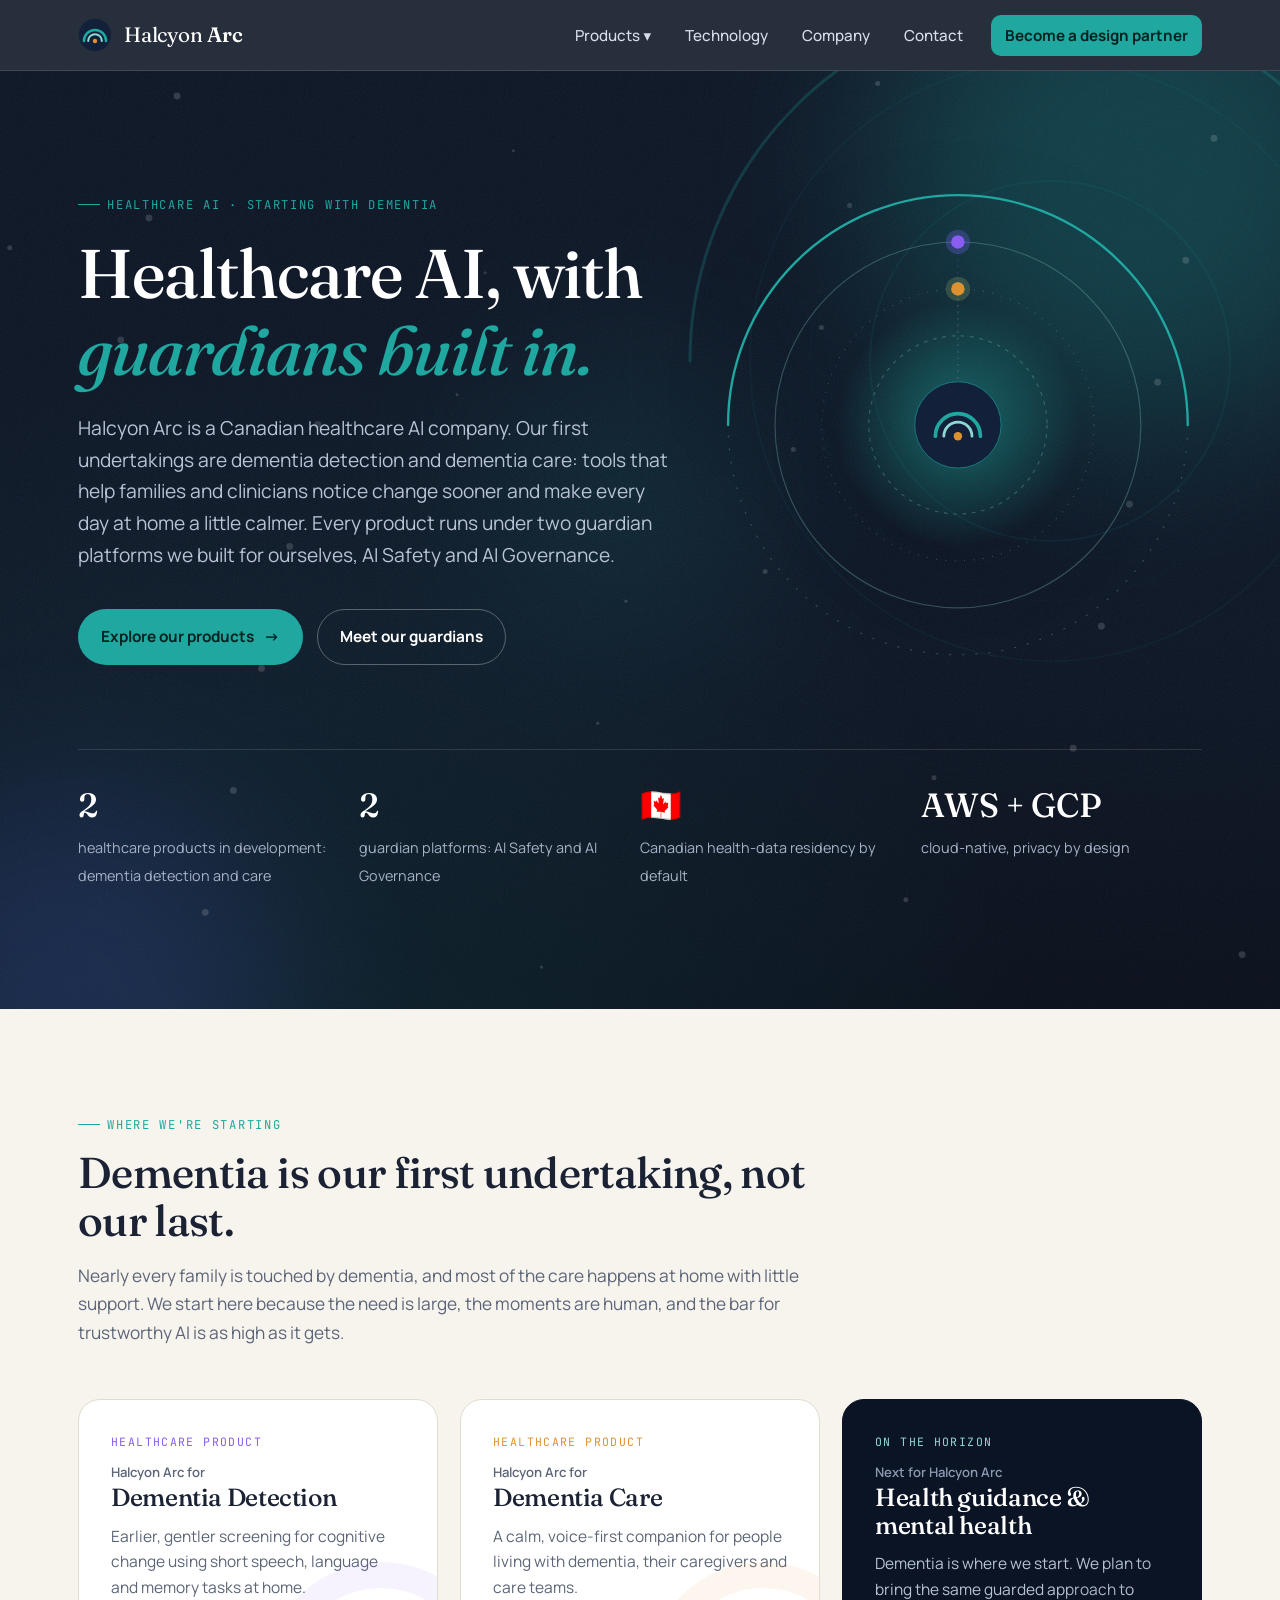
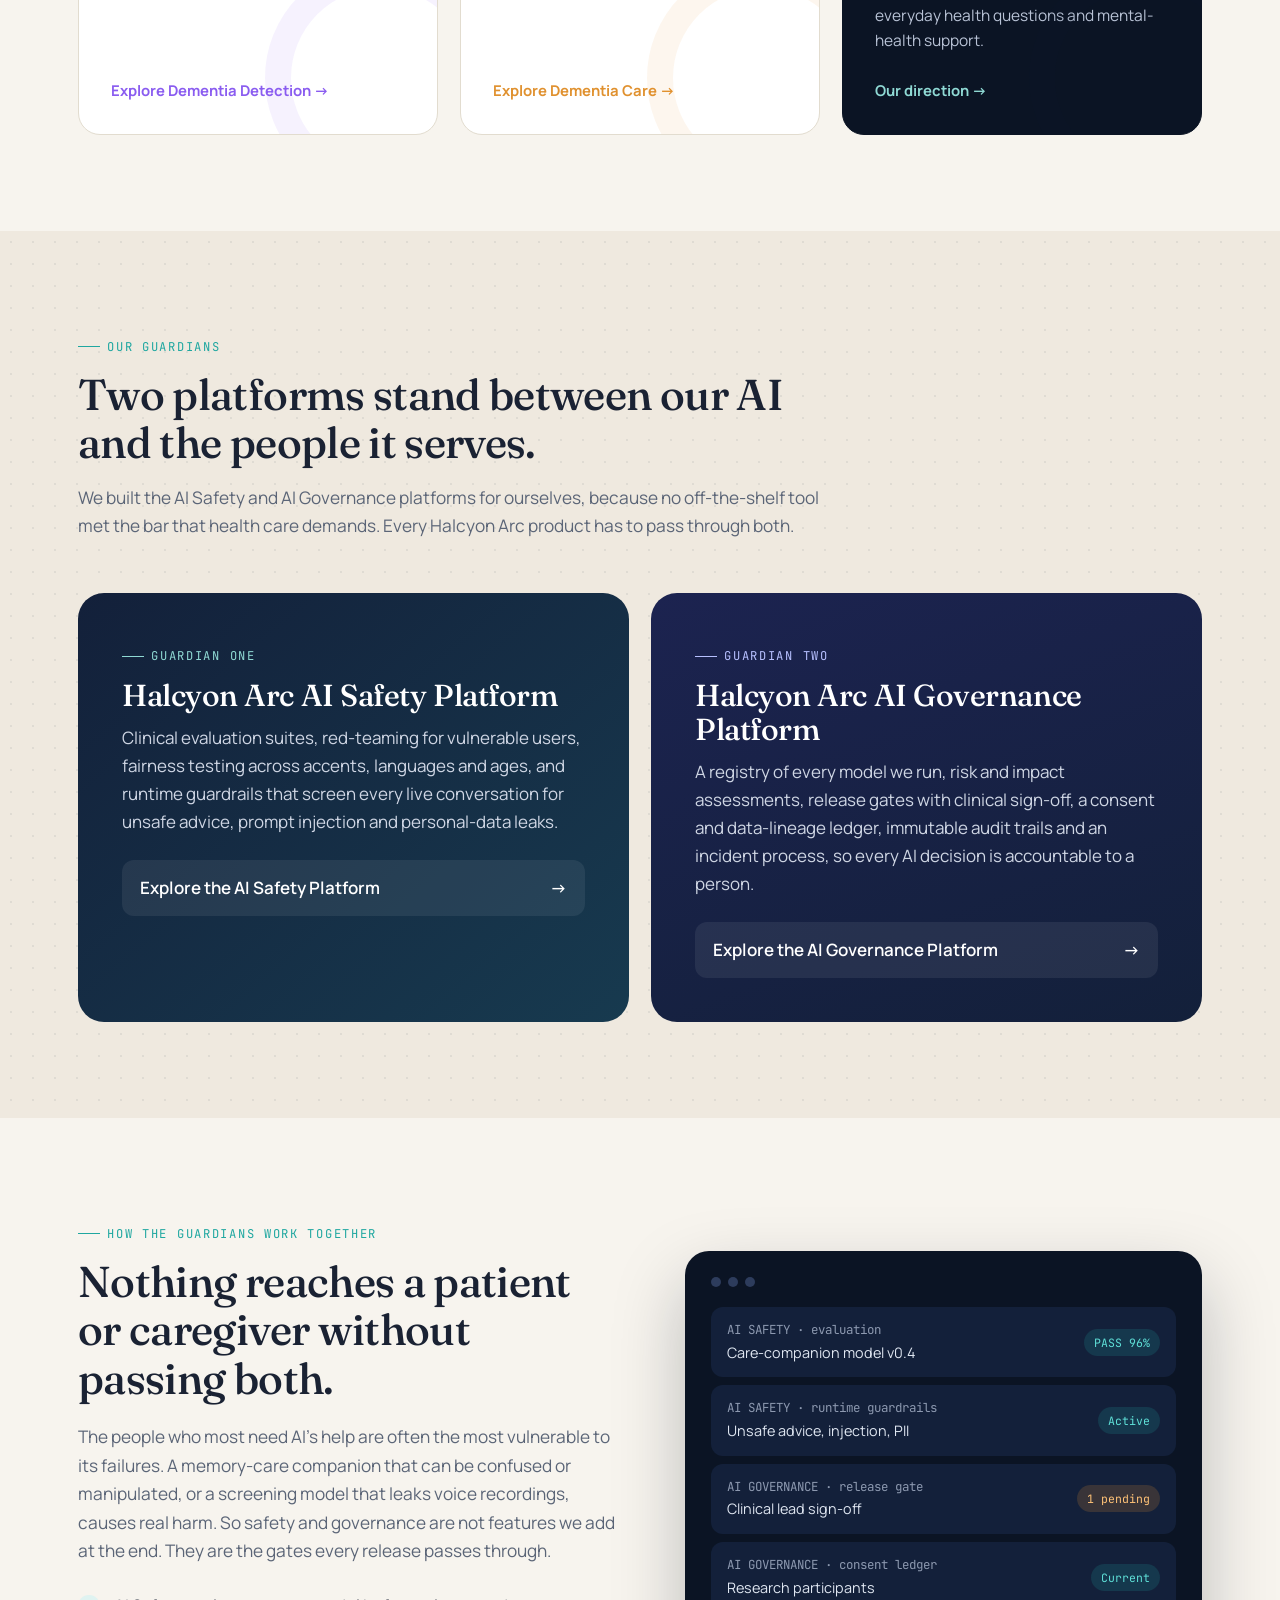
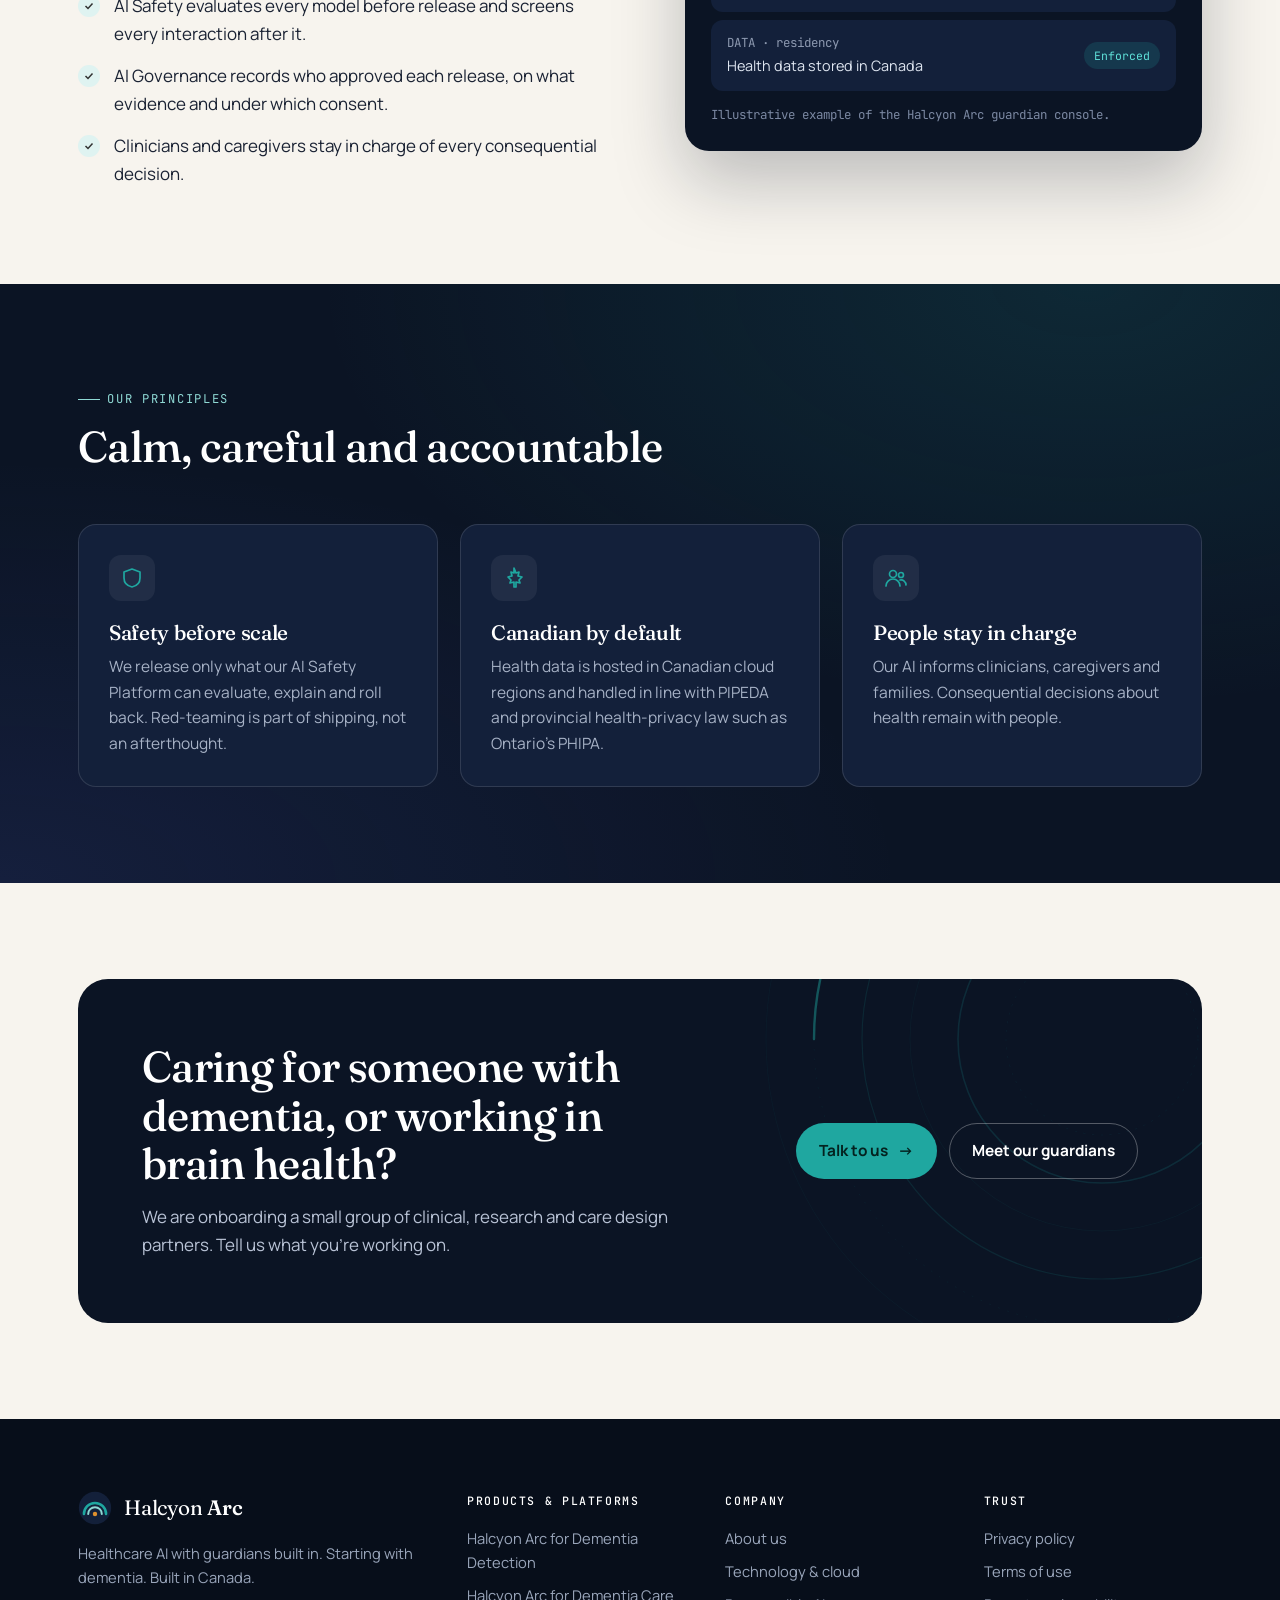
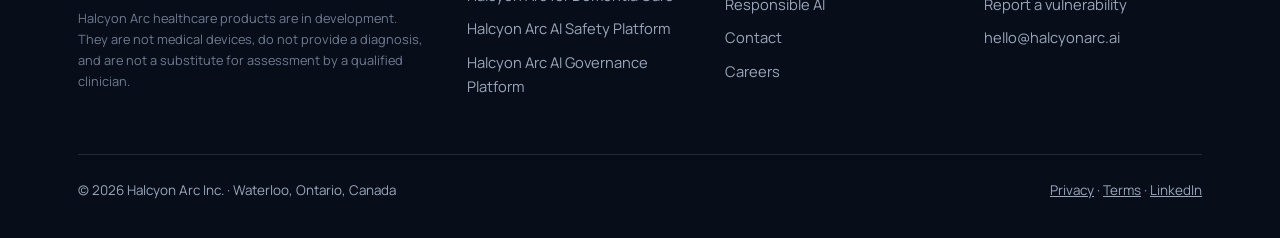
==== commit 3a9e0865: "Reposition site as healthcare-first Dementia Detection and Dementia Care as first products; AI Safet" ====
--- a/index.html
+++ b/index.html
@@ -1,9 +1,9 @@
 <!DOCTYPE html>
 <html lang="en-CA"><head>
 <meta charset="utf-8"><meta name="viewport" content="width=device-width,initial-scale=1">
-<title>Halcyon Arc | AI Safety, AI Security, Cyber Security & Dementia Care</title>
-<meta name="description" content="Halcyon Arc builds AI safety, AI security and cyber security solutions, plus privacy-first tools for dementia detection and dementia care. Based in Waterloo, Canada.">
-<meta property="og:title" content="Halcyon Arc | AI Safety, AI Security, Cyber Security &amp; Dementia Care"><meta property="og:description" content="Halcyon Arc builds AI safety, AI security and cyber security solutions, plus privacy-first tools for dementia detection and dementia care. Based in Waterloo, Canada."><meta property="og:type" content="website"><meta property="og:url" content="https://halcyonarc.ai/">
+<title>Halcyon Arc | Healthcare AI for Dementia Detection & Care, with AI Safety and Governance built in</title>
+<meta name="description" content="Halcyon Arc is a Canadian healthcare AI company. Our first products support dementia detection and dementia care, protected by our in-house AI Safety and AI Governance platforms.">
+<meta property="og:title" content="Halcyon Arc | Healthcare AI for Dementia Detection &amp; Care, with AI Safety and Governance built in"><meta property="og:description" content="Halcyon Arc is a Canadian healthcare AI company. Our first products support dementia detection and dementia care, protected by our in-house AI Safety and AI Governance platforms."><meta property="og:type" content="website"><meta property="og:url" content="https://halcyonarc.ai/">
 <link rel="canonical" href="https://halcyonarc.ai/">
 <link rel="icon" href="data:image/svg+xml,<svg viewBox='0 0 40 40' aria-hidden='true'><circle cx='20' cy='20' r='19' fill='%2313203a'/><path d='M7 27a13 13 0 0126 0' fill='none' stroke='%231fa7a0' stroke-width='3' stroke-linecap='round'/><path d='M12 27a8 8 0 0116 0' fill='none' stroke='%238fd9d4' stroke-width='2.4' stroke-linecap='round'/><circle cx='20' cy='27' r='2.6' fill='%23e0912f'/></svg>">
 <link rel="preconnect" href="https://fonts.googleapis.com"><link rel="preconnect" href="https://fonts.gstatic.com" crossorigin>
@@ -18,11 +18,11 @@
 <circle cx="20" cy="27" r="2.6" fill="#e0912f"/></svg><span>Halcyon <b>Arc</b></span></a>
 <button class="burger" aria-label="Open menu" aria-expanded="false"><svg width="26" height="26" viewBox="0 0 24 24" fill="none" stroke="currentColor" stroke-width="2"><path d="M4 7h16M4 12h16M4 17h16"/></svg></button>
 <ul class="nav-links">
-<li class="has-menu"><button aria-expanded="false">Solutions ▾</button><div class="menu"><div class="group">Trust & Assurance</div><a href="ai-safety.html"><i class="dot" style="background:#1fa7a0"></i><div><strong>Halcyon Arc for AI Safety</strong><span>Evaluate.</span></div></a><a href="ai-security.html"><i class="dot" style="background:#5b6cf0"></i><div><strong>Halcyon Arc for AI Security</strong><span>Defend LLM apps and AI agents against prompt injection.</span></div></a><a href="cyber-security.html"><i class="dot" style="background:#0e8fd6"></i><div><strong>Halcyon Arc for Cyber Security</strong><span>Cloud security posture.</span></div></a><div class="group">Brain Health</div><a href="dementia-detection.html"><i class="dot" style="background:#8a5cf0"></i><div><strong>Halcyon Arc for Dementia Detection</strong><span>Earlier.</span></div></a><a href="dementia-care.html"><i class="dot" style="background:#e0912f"></i><div><strong>Halcyon Arc for Dementia Care</strong><span>A calm.</span></div></a></div></li>
-<li><a href="platform.html">Platform</a></li>
+<li class="has-menu"><button aria-expanded="false">Products ▾</button><div class="menu"><div class="group">Healthcare products · first undertakings</div><a href="dementia-detection.html"><i class="dot" style="background:#8a5cf0"></i><div><strong>Halcyon Arc for Dementia Detection</strong><span>Gentle at-home screening for cognitive change.</span></div></a><a href="dementia-care.html"><i class="dot" style="background:#e0912f"></i><div><strong>Halcyon Arc for Dementia Care</strong><span>A calm companion for people, families and care teams.</span></div></a><div class="group">Guardian platforms · built in-house</div><a href="ai-safety.html"><i class="dot" style="background:#1fa7a0"></i><div><strong>Halcyon Arc AI Safety Platform</strong><span>Evaluation, red-teaming and runtime guardrails.</span></div></a><a href="ai-governance.html"><i class="dot" style="background:#5b6cf0"></i><div><strong>Halcyon Arc AI Governance Platform</strong><span>Registry, approvals, consent and audit for every model.</span></div></a></div></li>
+<li><a href="platform.html">Technology</a></li>
 <li><a href="about.html">Company</a></li>
 <li><a href="contact.html">Contact</a></li>
-<li><a class="nav-cta" href="contact.html?interest=Pilot%20programme">Request a pilot</a></li>
+<li><a class="nav-cta" href="contact.html?interest=Pilot%20programme">Become a design partner</a></li>
 </ul></div></header>
 <main>
 <section class="hero home"><div class="backdrop" aria-hidden="true">
@@ -31,11 +31,11 @@
 </div><svg class="arcs" viewBox="0 0 900 900" aria-hidden="true"><g class="rot" style="--o:450px 450px;animation:spin 160s linear infinite"><circle cx="450" cy="450" r="420" fill="none" stroke="#1fa7a0" stroke-opacity="0.1" stroke-width="1" stroke-dasharray="0"/><circle cx="450" cy="450" r="360" fill="none" stroke="#1fa7a0" stroke-opacity="0.16" stroke-width="1" stroke-dasharray="2 10"/><circle cx="450" cy="450" r="300" fill="none" stroke="#1fa7a0" stroke-opacity="0.22" stroke-width="1.5" stroke-dasharray="0"/><circle cx="450" cy="450" r="240" fill="none" stroke="#1fa7a0" stroke-opacity="0.12" stroke-width="1" stroke-dasharray="0"/><circle cx="450" cy="450" r="180" fill="none" stroke="#1fa7a0" stroke-opacity="0.28" stroke-width="2" stroke-dasharray="0"/><circle cx="450" cy="450" r="120" fill="none" stroke="#1fa7a0" stroke-opacity="0.14" stroke-width="1" stroke-dasharray="3 8"/></g>
 <path d="M90 450a360 360 0 01720 0" fill="none" stroke="#1fa7a0" stroke-width="3" stroke-linecap="round" stroke-opacity=".75"/>
 <circle cx="810" cy="450" r="7" fill="#e0912f"/></svg><div class="wrap"><div class="hero-grid"><div>
-<span class="eyebrow">AI Safety · AI Security · Cyber Security · Brain Health</span>
-<h1 style="margin-top:20px">Calm, trustworthy intelligence for the <em>moments that matter.</em></h1>
-<p class="lede">Halcyon Arc is a Canadian AI company with one conviction: powerful technology should leave people safer and calmer, never more exposed. We build tools that protect AI systems and the organizations running them, and tools that help families and clinicians notice and live well with dementia.</p>
-<div class="hero-actions"><a class="btn btn-primary arrow" href="#solutions">Explore our solutions</a><a class="btn btn-ghost" href="about.html">Meet the company</a></div>
-</div><div class="art-wrap"><svg class="constellation" viewBox="0 0 520 520" role="img" aria-label="The five Halcyon Arc solutions orbiting a shared platform">
+<span class="eyebrow">Healthcare AI · Starting with dementia</span>
+<h1 style="margin-top:20px">Healthcare AI, with <em>guardians built in.</em></h1>
+<p class="lede">Halcyon Arc is a Canadian healthcare AI company. Our first undertakings are dementia detection and dementia care: tools that help families and clinicians notice change sooner and make every day at home a little calmer. Every product runs under two guardian platforms we built for ourselves, AI Safety and AI Governance.</p>
+<div class="hero-actions"><a class="btn btn-primary arrow" href="#products">Explore our products</a><a class="btn btn-ghost" href="#guardians">Meet our guardians</a></div>
+</div><div class="art-wrap"><svg class="constellation" viewBox="0 0 520 520" role="img" aria-label="Two healthcare products and two guardian platforms orbiting the Halcyon Arc core">
 <defs><radialGradient id="core" cx="50%" cy="50%" r="50%"><stop offset="0" stop-color="#1fa7a0" stop-opacity=".55"/><stop offset="1" stop-color="#1fa7a0" stop-opacity="0"/></radialGradient></defs>
 <circle cx="260" cy="260" r="120" fill="url(#core)"><animate attributeName="r" values="105;130;105" dur="6s" repeatCount="indefinite"/></circle>
 <circle class="rot" style="animation:spin 60s linear infinite" cx="260" cy="260" r="95" fill="none" stroke="#8fd9d4" stroke-opacity=".28" stroke-width="1.2" stroke-dasharray="4 6"/><circle class="rot" style="animation:spinr 90s linear infinite" cx="260" cy="260" r="145" fill="none" stroke="#8fd9d4" stroke-opacity=".28" stroke-width="1.2" stroke-dasharray="1 9"/><circle class="rot" style="animation: linear infinite" cx="260" cy="260" r="195" fill="none" stroke="#8fd9d4" stroke-opacity=".28" stroke-width="1.2" stroke-dasharray="0"/><circle class="rot" style="animation:spin 140s linear infinite" cx="260" cy="260" r="245" fill="none" stroke="#8fd9d4" stroke-opacity=".28" stroke-width="1.2" stroke-dasharray="2 12"/>
@@ -46,10 +46,7 @@
 <circle cx="260" cy="115" r="7" fill="#1fa7a0"/></g><g class="rot" style="animation:spin 38s linear infinite;animation-delay:-7.4s">
 <line x1="260" y1="260" x2="260" y2="65" stroke="#5b6cf0" stroke-opacity=".18" stroke-dasharray="2 5"/>
 <circle cx="260" cy="65" r="16" fill="#5b6cf0" fill-opacity=".16"><animate attributeName="r" values="12;20;12" dur="3.2s" repeatCount="indefinite"/></circle>
-<circle cx="260" cy="65" r="7" fill="#5b6cf0"/></g><g class="rot" style="animation:spin 52s linear infinite;animation-delay:-21.7s">
-<line x1="260" y1="260" x2="260" y2="15" stroke="#0e8fd6" stroke-opacity=".18" stroke-dasharray="2 5"/>
-<circle cx="260" cy="15" r="16" fill="#0e8fd6" fill-opacity=".16"><animate attributeName="r" values="12;20;12" dur="3.2s" repeatCount="indefinite"/></circle>
-<circle cx="260" cy="15" r="7" fill="#0e8fd6"/></g><g class="rot" style="animation:spin 38s linear infinite;animation-delay:-26.4s">
+<circle cx="260" cy="65" r="7" fill="#5b6cf0"/></g><g class="rot" style="animation:spin 38s linear infinite;animation-delay:-26.4s">
 <line x1="260" y1="260" x2="260" y2="65" stroke="#8a5cf0" stroke-opacity=".18" stroke-dasharray="2 5"/>
 <circle cx="260" cy="65" r="16" fill="#8a5cf0" fill-opacity=".16"><animate attributeName="r" values="12;20;12" dur="3.2s" repeatCount="indefinite"/></circle>
 <circle cx="260" cy="65" r="7" fill="#8a5cf0"/></g><g class="rot" style="animation:spin 26s linear infinite;animation-delay:-13.0s">
@@ -62,48 +59,51 @@
 <circle cx="260" cy="272" r="4.5" fill="#e0912f"/>
 </svg></div></div>
 <div class="stats" style="margin-top:80px">
-<div class="stat"><b>5</b><span>solutions under one platform</span></div>
-<div class="stat"><b>2</b><span>missions: trust and brain health</span></div>
-<div class="stat"><b>🇨🇦</b><span>Canadian data residency by default</span></div>
-<div class="stat"><b>AWS + GCP</b><span>multi-cloud, privacy-by-design</span></div>
+<div class="stat"><b>2</b><span>healthcare products in development: dementia detection and care</span></div>
+<div class="stat"><b>2</b><span>guardian platforms: AI Safety and AI Governance</span></div>
+<div class="stat"><b>🇨🇦</b><span>Canadian health-data residency by default</span></div>
+<div class="stat"><b>AWS + GCP</b><span>cloud-native, privacy by design</span></div>
 </div></div></section>
 
-<section id="solutions"><div class="wrap">
-<div class="section-head"><span class="eyebrow">The Halcyon Arc umbrella</span><h2>Five solutions. One standard of care.</h2>
-<p>Each Halcyon Arc solution shares the same secure foundation: Canadian-hosted infrastructure, auditable AI, and a human in the loop wherever decisions affect people.</p></div>
-<div class="grid g3"><a class="pcard reveal" style="--c:#1fa7a0" href="ai-safety.html"><span class="tag">Trust & Assurance</span><h3><small>Halcyon Arc for</small>AI Safety</h3><p>Evaluate, red-team and govern AI systems so they behave as intended, before and after launch.</p><span class="more arrow">Explore AI Safety </span></a><a class="pcard reveal" style="--c:#5b6cf0" href="ai-security.html"><span class="tag">Trust & Assurance</span><h3><small>Halcyon Arc for</small>AI Security</h3><p>Defend LLM apps and AI agents against prompt injection, data leakage and model supply-chain threats.</p><span class="more arrow">Explore AI Security </span></a><a class="pcard reveal" style="--c:#0e8fd6" href="cyber-security.html"><span class="tag">Trust & Assurance</span><h3><small>Halcyon Arc for</small>Cyber Security</h3><p>Cloud security posture, continuous assessment and compliance readiness for growing organizations.</p><span class="more arrow">Explore Cyber Security </span></a><a class="pcard reveal" style="--c:#8a5cf0" href="dementia-detection.html"><span class="tag">Brain Health</span><h3><small>Halcyon Arc for</small>Dementia Detection</h3><p>Earlier, more accessible screening for cognitive change using speech, language and digital assessments.</p><span class="more arrow">Explore Dementia Detection </span></a><a class="pcard reveal" style="--c:#e0912f" href="dementia-care.html"><span class="tag">Brain Health</span><h3><small>Halcyon Arc for</small>Dementia Care</h3><p>A calm, connected companion for people living with dementia, their caregivers and care teams.</p><span class="more arrow">Explore Dementia Care </span></a>
-<div class="pcard reveal" style="--c:#13203a;background:var(--ink);color:#fff;border-color:var(--ink)"><span class="tag" style="color:#8fd9d4">Shared foundation</span><h3 style="color:#fff"><small style="color:#8d99b0">Halcyon Arc</small>Platform</h3><p style="color:#b9c3d6">Identity, encryption, evaluation, observability and model routing that every solution is built on, running on AWS and Google Cloud.</p><a href="platform.html" class="more arrow" style="color:#8fd9d4;text-decoration:none">See the architecture </a></div>
-</div></div></section>
+<section id="products"><div class="wrap">
+<div class="section-head"><span class="eyebrow">Where we're starting</span><h2>Dementia is our first undertaking, not our last.</h2>
+<p>Nearly every family is touched by dementia, and most of the care happens at home with little support. We start here because the need is large, the moments are human, and the bar for trustworthy AI is as high as it gets.</p></div>
+<div class="grid g3"><a class="pcard reveal" style="--c:#8a5cf0" href="dementia-detection.html"><span class="tag">Healthcare product</span><h3><small>Halcyon Arc for</small>Dementia Detection</h3><p>Earlier, gentler screening for cognitive change using short speech, language and memory tasks at home.</p><span class="more arrow">Explore Dementia Detection </span></a><a class="pcard reveal" style="--c:#e0912f" href="dementia-care.html"><span class="tag">Healthcare product</span><h3><small>Halcyon Arc for</small>Dementia Care</h3><p>A calm, voice-first companion for people living with dementia, their caregivers and care teams.</p><span class="more arrow">Explore Dementia Care </span></a><div class="pcard reveal" style="--c:#13203a;background:var(--ink);color:#fff;border-color:var(--ink)"><span class="tag" style="color:#8fd9d4">On the horizon</span><h3 style="color:#fff"><small style="color:#8d99b0">Next for Halcyon Arc</small>Health guidance &amp; mental health</h3><p style="color:#b9c3d6">Dementia is where we start. We plan to bring the same guarded approach to everyday health questions and mental-health support.</p><a href="about.html" class="more arrow" style="color:#8fd9d4;text-decoration:none">Our direction </a></div></div>
+</div></section>
 
-<section class="tint"><div class="wrap"><div class="pillars">
-<div class="pillar trust reveal"><span class="eyebrow" style="color:#8fd9d4">Mission one</span><h3>Trust &amp; Assurance</h3>
-<p>As organizations put AI into production, the attack surface and the stakes both grow. We help teams prove their AI is safe, keep it secure, and harden the cloud estate underneath it.</p>
-<ul><li><a href="ai-safety.html">Halcyon Arc for AI Safety <span>→</span></a></li><li><a href="ai-security.html">Halcyon Arc for AI Security <span>→</span></a></li><li><a href="cyber-security.html">Halcyon Arc for Cyber Security <span>→</span></a></li></ul></div>
-<div class="pillar health reveal"><span class="eyebrow" style="color:#ffc277">Mission two</span><h3>Brain Health</h3>
-<p>Dementia changes the lives of the person diagnosed and everyone around them. We are building gentle, privacy-first tools for earlier screening and for everyday care at home.</p>
-<ul><li><a href="dementia-detection.html">Halcyon Arc for Dementia Detection <span>→</span></a></li><li><a href="dementia-care.html">Halcyon Arc for Dementia Care <span>→</span></a></li></ul></div>
+<section class="tint" id="guardians"><div class="wrap">
+<div class="section-head"><span class="eyebrow">Our guardians</span><h2>Two platforms stand between our AI and the people it serves.</h2>
+<p>We built the AI Safety and AI Governance platforms for ourselves, because no off-the-shelf tool met the bar that health care demands. Every Halcyon Arc product has to pass through both.</p></div>
+<div class="pillars">
+<div class="pillar trust reveal"><span class="eyebrow" style="color:#8fd9d4">Guardian one</span><h3>Halcyon Arc AI Safety Platform</h3>
+<p>Clinical evaluation suites, red-teaming for vulnerable users, fairness testing across accents, languages and ages, and runtime guardrails that screen every live conversation for unsafe advice, prompt injection and personal-data leaks.</p>
+<ul><li><a href="ai-safety.html">Explore the AI Safety Platform <span>→</span></a></li></ul></div>
+<div class="pillar trust reveal" style="background:linear-gradient(160deg,#1c2350,#13203a)"><span class="eyebrow" style="color:#b7c0ff">Guardian two</span><h3>Halcyon Arc AI Governance Platform</h3>
+<p>A registry of every model we run, risk and impact assessments, release gates with clinical sign-off, a consent and data-lineage ledger, immutable audit trails and an incident process, so every AI decision is accountable to a person.</p>
+<ul><li><a href="ai-governance.html">Explore the AI Governance Platform <span>→</span></a></li></ul></div>
 </div></div></section>
 
 <section><div class="wrap split">
-<div class="reveal"><span class="eyebrow">Why one company does both</span><h2 style="margin-top:14px">Healthcare AI is only as good as its safety and security.</h2>
-<p class="lede" style="margin-top:20px;font-size:1.08rem">The people who most need AI's help are often the most vulnerable to its failures. A memory-care companion that can be manipulated, or a screening model that leaks voice recordings, causes real harm. So we build our brain-health products on the same safety, security and cyber disciplines we offer to clients, and we use those products as our own toughest proving ground.</p>
-<ul class="checks"><li>Every model is evaluated for safety and bias before release, and monitored after.</li><li>Every AI feature is threat-modelled against prompt injection and data exfiltration.</li><li>Every environment is hardened, logged and continuously assessed.</li></ul></div>
-<div class="panel reveal" aria-label="Illustrative platform status panel"><div class="bar"><i></i><i></i><i></i></div>
-<div class="row"><div><div class="k">AI SAFETY · eval suite</div>Care-companion model v0.4</div><span class="pill ok">PASS 96%</span></div>
-<div class="row"><div><div class="k">AI SECURITY · injection tests</div>Agent tool permissions</div><span class="pill warn">2 to review</span></div>
-<div class="row"><div><div class="k">CYBER · posture</div>Production account, ca-central-1</div><span class="pill ok">Hardened</span></div>
+<div class="reveal"><span class="eyebrow">How the guardians work together</span><h2 style="margin-top:14px">Nothing reaches a patient or caregiver without passing both.</h2>
+<p class="lede" style="margin-top:20px;font-size:1.08rem">The people who most need AI's help are often the most vulnerable to its failures. A memory-care companion that can be confused or manipulated, or a screening model that leaks voice recordings, causes real harm. So safety and governance are not features we add at the end. They are the gates every release passes through.</p>
+<ul class="checks"><li>AI Safety evaluates every model before release and screens every interaction after it.</li><li>AI Governance records who approved each release, on what evidence and under which consent.</li><li>Clinicians and caregivers stay in charge of every consequential decision.</li></ul></div>
+<div class="panel reveal" aria-label="Illustrative guardian console"><div class="bar"><i></i><i></i><i></i></div>
+<div class="row"><div><div class="k">AI SAFETY · evaluation</div>Care-companion model v0.4</div><span class="pill ok">PASS 96%</span></div>
+<div class="row"><div><div class="k">AI SAFETY · runtime guardrails</div>Unsafe advice, injection, PII</div><span class="pill ok">Active</span></div>
+<div class="row"><div><div class="k">AI GOVERNANCE · release gate</div>Clinical lead sign-off</div><span class="pill warn">1 pending</span></div>
+<div class="row"><div><div class="k">AI GOVERNANCE · consent ledger</div>Research participants</div><span class="pill ok">Current</span></div>
 <div class="row"><div><div class="k">DATA · residency</div>Health data stored in Canada</div><span class="pill ok">Enforced</span></div>
-<div class="note">Illustrative example of the Halcyon Arc platform console.</div></div>
+<div class="note">Illustrative example of the Halcyon Arc guardian console.</div></div>
 </div></section>
 
 <section class="dark"><div class="wrap">
-<div class="section-head"><span class="eyebrow" style="color:#8fd9d4">Our principles</span><h2>Designed to be calm under pressure</h2></div>
-<div class="grid g3"><div class="card reveal"><div class="icon"><svg viewBox="0 0 24 24" fill="none" stroke="currentColor" stroke-width="1.7" stroke-linecap="round" stroke-linejoin="round"><path d="M12 3l8 3v6c0 5-3.5 8-8 9-4.5-1-8-4-8-9V6z"/></svg></div><h3>Safety before scale</h3><p>We release only what we can evaluate, explain and roll back. Red-teaming is part of shipping, not an afterthought.</p></div><div class="card reveal"><div class="icon"><svg viewBox="0 0 24 24" fill="none" stroke="currentColor" stroke-width="1.7" stroke-linecap="round" stroke-linejoin="round"><path d="M12 2l2 5 3-1-1 4 4 1-3 3 1 3-4-1v5h-2v-5l-4 1 1-3-3-3 4-1-1-4 3 1z"/></svg></div><h3>Canadian by default</h3><p>Data is hosted in Canadian cloud regions and handled in line with PIPEDA and provincial health-privacy law such as Ontario's PHIPA.</p></div><div class="card reveal"><div class="icon"><svg viewBox="0 0 24 24" fill="none" stroke="currentColor" stroke-width="1.7" stroke-linecap="round" stroke-linejoin="round"><circle cx="9" cy="8" r="3.5"/><path d="M2 20a7 7 0 0114 0"/><circle cx="17" cy="9" r="2.5"/><path d="M16 14a5 5 0 016 5"/></svg></div><h3>Humans stay in charge</h3><p>Our AI informs clinicians, caregivers and security teams. Consequential decisions remain with people.</p></div></div>
+<div class="section-head"><span class="eyebrow" style="color:#8fd9d4">Our principles</span><h2>Calm, careful and accountable</h2></div>
+<div class="grid g3"><div class="card reveal"><div class="icon"><svg viewBox="0 0 24 24" fill="none" stroke="currentColor" stroke-width="1.7" stroke-linecap="round" stroke-linejoin="round"><path d="M12 3l8 3v6c0 5-3.5 8-8 9-4.5-1-8-4-8-9V6z"/></svg></div><h3>Safety before scale</h3><p>We release only what our AI Safety Platform can evaluate, explain and roll back. Red-teaming is part of shipping, not an afterthought.</p></div><div class="card reveal"><div class="icon"><svg viewBox="0 0 24 24" fill="none" stroke="currentColor" stroke-width="1.7" stroke-linecap="round" stroke-linejoin="round"><path d="M12 2l2 5 3-1-1 4 4 1-3 3 1 3-4-1v5h-2v-5l-4 1 1-3-3-3 4-1-1-4 3 1z"/></svg></div><h3>Canadian by default</h3><p>Health data is hosted in Canadian cloud regions and handled in line with PIPEDA and provincial health-privacy law such as Ontario's PHIPA.</p></div><div class="card reveal"><div class="icon"><svg viewBox="0 0 24 24" fill="none" stroke="currentColor" stroke-width="1.7" stroke-linecap="round" stroke-linejoin="round"><circle cx="9" cy="8" r="3.5"/><path d="M2 20a7 7 0 0114 0"/><circle cx="17" cy="9" r="2.5"/><path d="M16 14a5 5 0 016 5"/></svg></div><h3>People stay in charge</h3><p>Our AI informs clinicians, caregivers and families. Consequential decisions about health remain with people.</p></div></div>
 </div></section>
 <section><div class="wrap"><div class="cta-band reveal"><svg class="arcs" viewBox="0 0 900 900" aria-hidden="true"><g class="rot" style="--o:450px 450px;animation:spin 160s linear infinite"><circle cx="450" cy="450" r="420" fill="none" stroke="#1fa7a0" stroke-opacity="0.1" stroke-width="1" stroke-dasharray="0"/><circle cx="450" cy="450" r="360" fill="none" stroke="#1fa7a0" stroke-opacity="0.16" stroke-width="1" stroke-dasharray="2 10"/><circle cx="450" cy="450" r="300" fill="none" stroke="#1fa7a0" stroke-opacity="0.22" stroke-width="1.5" stroke-dasharray="0"/><circle cx="450" cy="450" r="240" fill="none" stroke="#1fa7a0" stroke-opacity="0.12" stroke-width="1" stroke-dasharray="0"/><circle cx="450" cy="450" r="180" fill="none" stroke="#1fa7a0" stroke-opacity="0.28" stroke-width="2" stroke-dasharray="0"/><circle cx="450" cy="450" r="120" fill="none" stroke="#1fa7a0" stroke-opacity="0.14" stroke-width="1" stroke-dasharray="3 8"/></g>
 <path d="M90 450a360 360 0 01720 0" fill="none" stroke="#1fa7a0" stroke-width="3" stroke-linecap="round" stroke-opacity=".75"/>
-<circle cx="810" cy="450" r="7" fill="#e0912f"/></svg><div><h2>Building with AI, or caring for someone with dementia?</h2><p>We are onboarding a small group of design partners across both missions. Tell us what you're working on.</p></div>
-<div class="actions"><a class="btn btn-primary arrow" href="contact.html?interest=Pilot%20programme">Talk to us</a><a class="btn btn-ghost" href="platform.html">How it's built</a></div></div></div></section>
+<circle cx="810" cy="450" r="7" fill="#e0912f"/></svg><div><h2>Caring for someone with dementia, or working in brain health?</h2><p>We are onboarding a small group of clinical, research and care design partners. Tell us what you're working on.</p></div>
+<div class="actions"><a class="btn btn-primary arrow" href="contact.html?interest=Pilot%20programme">Talk to us</a><a class="btn btn-ghost" href="#guardians">Meet our guardians</a></div></div></div></section>
 </main>
 <footer class="site-footer"><div class="wrap">
 <div class="foot">
@@ -111,10 +111,10 @@
 <path d="M7 27a13 13 0 0126 0" fill="none" stroke="#1fa7a0" stroke-width="3" stroke-linecap="round"/>
 <path d="M12 27a8 8 0 0116 0" fill="none" stroke="#8fd9d4" stroke-width="2.4" stroke-linecap="round"/>
 <circle cx="20" cy="27" r="2.6" fill="#e0912f"/></svg><span>Halcyon <b>Arc</b></span></a>
-<p>Calm, trustworthy intelligence for the systems and people that matter most. Built in Canada.</p>
-<p class="disclaimer">Halcyon Arc brain-health products are in development. They are not medical devices, do not provide a diagnosis, and are not a substitute for assessment by a qualified clinician.</p></div>
-<div><h4>Solutions</h4><ul><li><a href="ai-safety.html">Halcyon Arc for AI Safety</a></li><li><a href="ai-security.html">Halcyon Arc for AI Security</a></li><li><a href="cyber-security.html">Halcyon Arc for Cyber Security</a></li><li><a href="dementia-detection.html">Halcyon Arc for Dementia Detection</a></li><li><a href="dementia-care.html">Halcyon Arc for Dementia Care</a></li></ul></div>
-<div><h4>Company</h4><ul><li><a href="about.html">About us</a></li><li><a href="platform.html">Platform &amp; cloud</a></li><li><a href="about.html#responsible-ai">Responsible AI</a></li><li><a href="contact.html">Contact</a></li><li><a href="contact.html?interest=Careers">Careers</a></li></ul></div>
+<p>Healthcare AI with guardians built in. Starting with dementia. Built in Canada.</p>
+<p class="disclaimer">Halcyon Arc healthcare products are in development. They are not medical devices, do not provide a diagnosis, and are not a substitute for assessment by a qualified clinician.</p></div>
+<div><h4>Products &amp; platforms</h4><ul><li><a href="dementia-detection.html">Halcyon Arc for Dementia Detection</a></li><li><a href="dementia-care.html">Halcyon Arc for Dementia Care</a></li><li><a href="ai-safety.html">Halcyon Arc AI Safety Platform</a></li><li><a href="ai-governance.html">Halcyon Arc AI Governance Platform</a></li></ul></div>
+<div><h4>Company</h4><ul><li><a href="about.html">About us</a></li><li><a href="platform.html">Technology &amp; cloud</a></li><li><a href="about.html#responsible-ai">Responsible AI</a></li><li><a href="contact.html">Contact</a></li><li><a href="contact.html?interest=Careers">Careers</a></li></ul></div>
 <div><h4>Trust</h4><ul><li><a href="privacy.html">Privacy policy</a></li><li><a href="terms.html">Terms of use</a></li><li><a href="contact.html?interest=Security%20disclosure">Report a vulnerability</a></li><li>hello@halcyonarc.ai</li></ul></div>
 </div>
 <div class="foot-bottom"><span>© <span id="year">2026</span> Halcyon Arc Inc. · Waterloo, Ontario, Canada</span><span><a href="privacy.html">Privacy</a> · <a href="terms.html">Terms</a> · <a href="https://www.linkedin.com/company/halcyon-arc">LinkedIn</a></span></div>
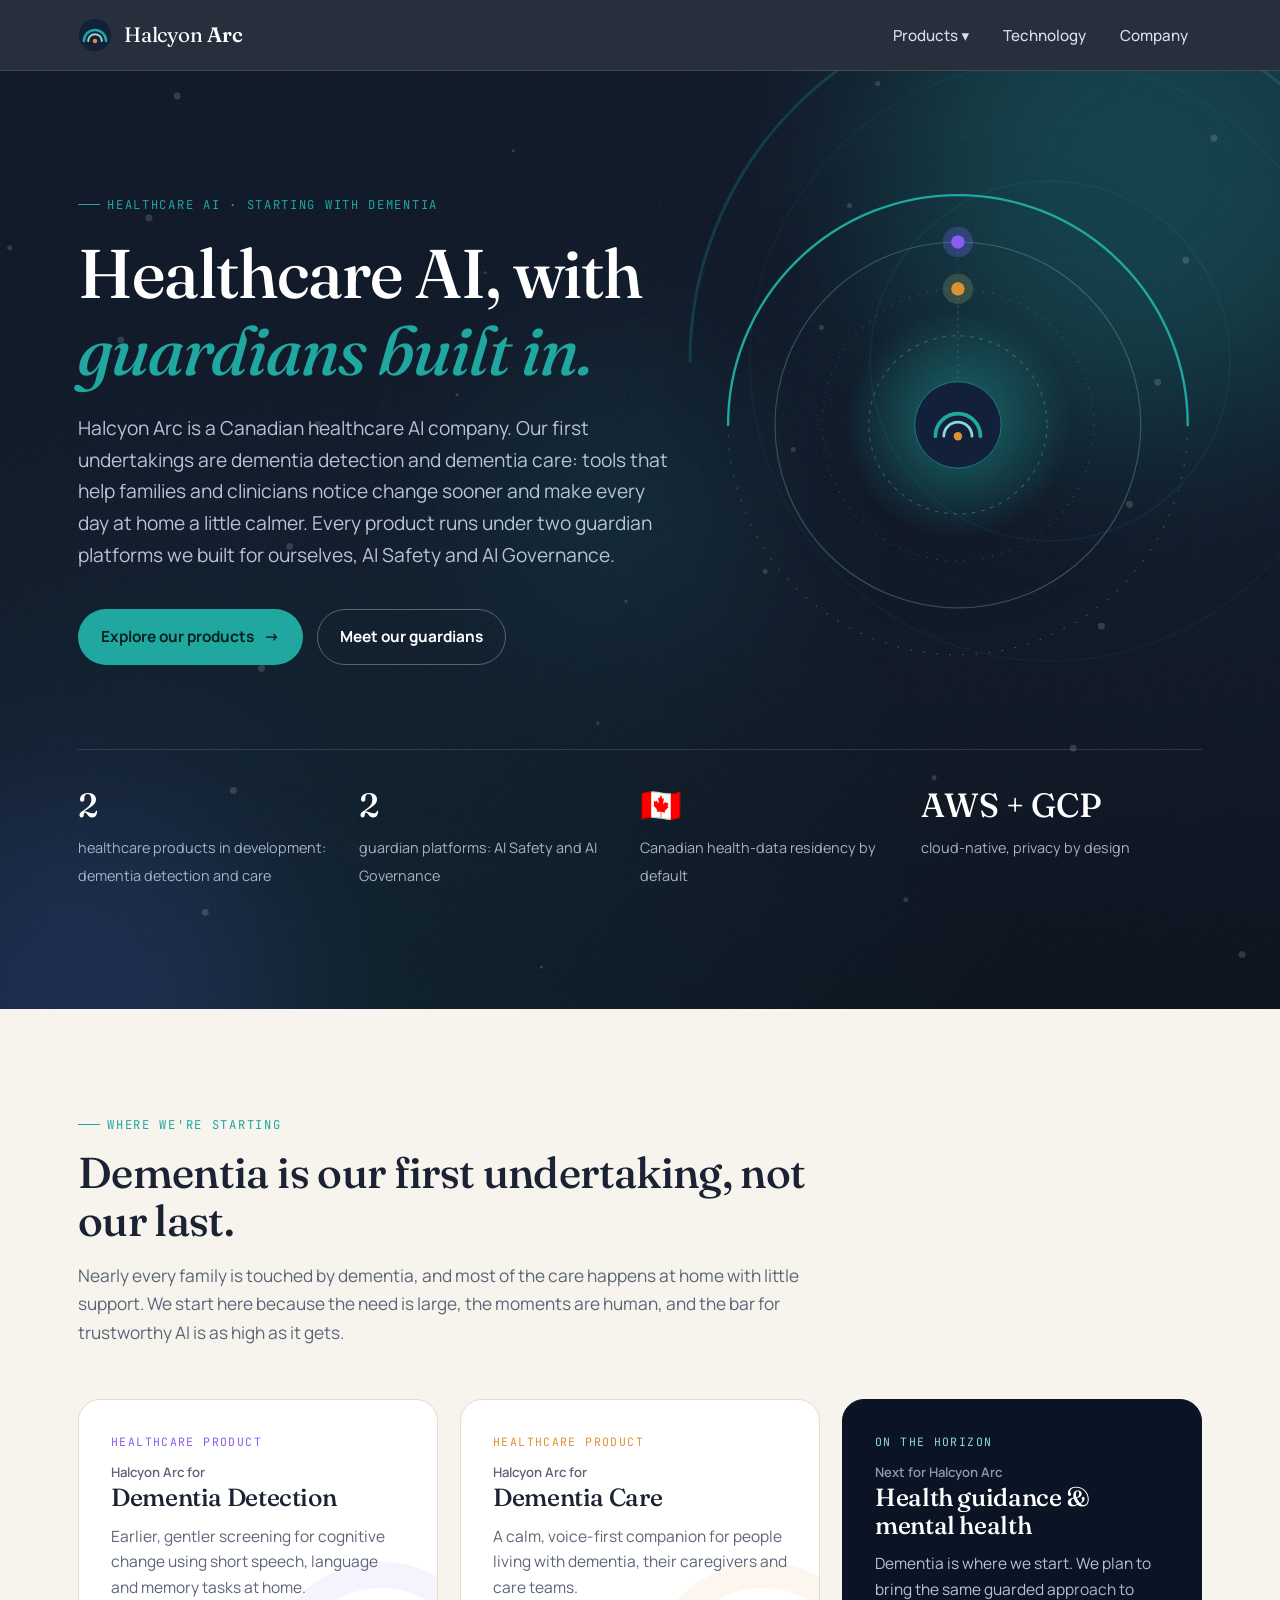
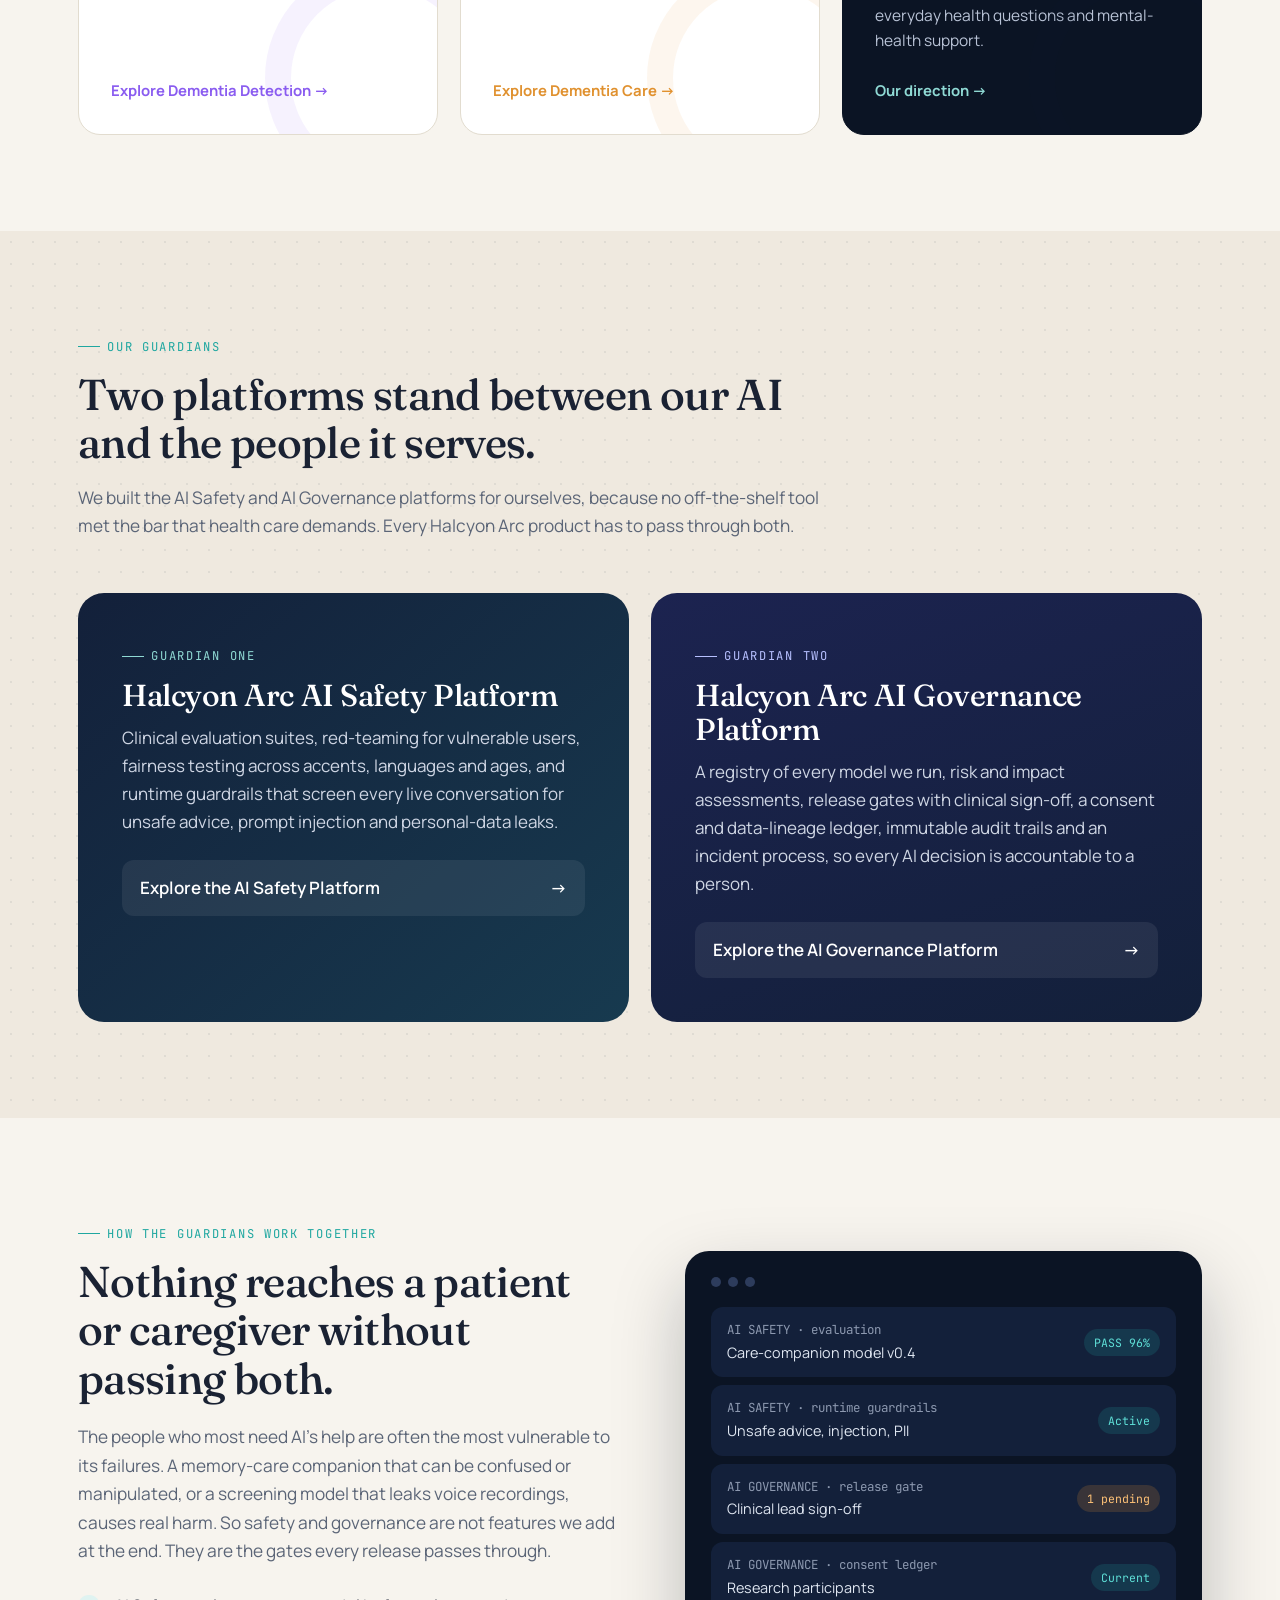
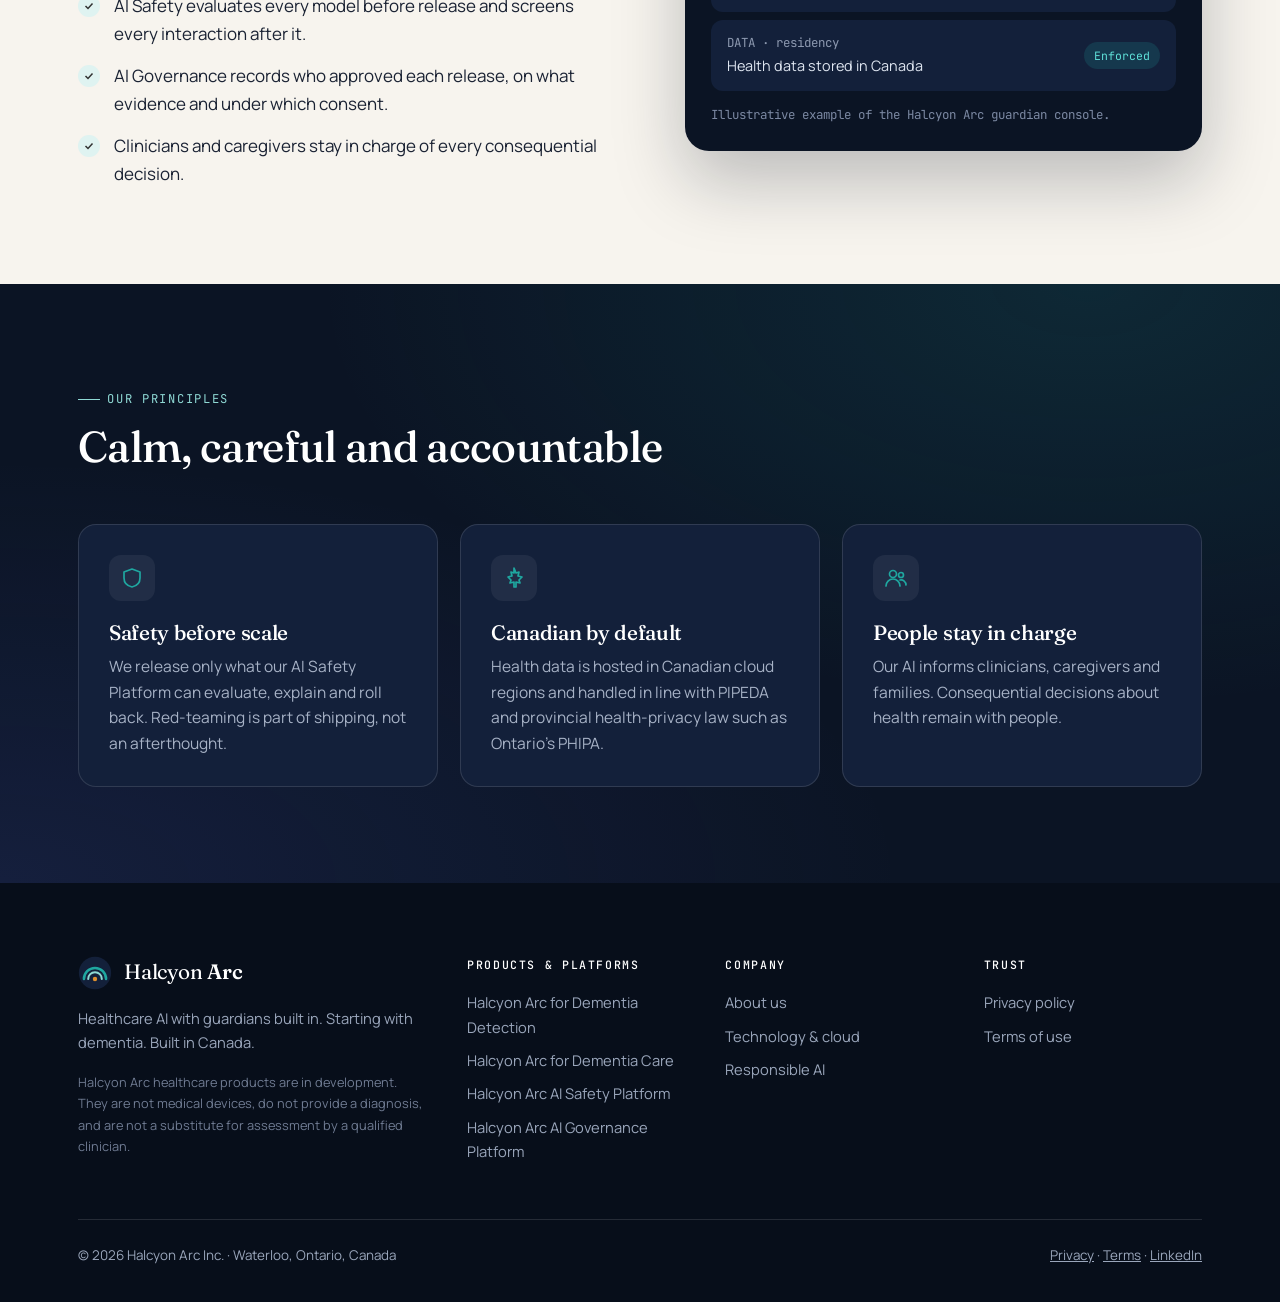
==== commit 5744bf09: "Remove founder details and contact page Drop founder section and structured-data founder/email, remo" ====
--- a/index.html
+++ b/index.html
@@ -9,7 +9,7 @@
 <link rel="preconnect" href="https://fonts.googleapis.com"><link rel="preconnect" href="https://fonts.gstatic.com" crossorigin>
 <link href="https://fonts.googleapis.com/css2?family=Fraunces:ital,opsz,wght@0,9..144,400;0,9..144,500;0,9..144,600;1,9..144,400;1,9..144,500&family=JetBrains+Mono:wght@400;500&family=Manrope:wght@400;500;600;700&display=swap" rel="stylesheet">
 <link rel="stylesheet" href="assets/site.css">
-<script type="application/ld+json">{"@context":"https://schema.org","@type":"Organization","name":"Halcyon Arc Inc.","url":"https://halcyonarc.ai","email":"hello@halcyonarc.ai","foundingDate":"2026","founder":{"@type":"Person","name":"Srikanth Hari"},"address":{"@type":"PostalAddress","addressLocality":"Waterloo","addressRegion":"ON","addressCountry":"CA"}}</script>
+<script type="application/ld+json">{"@context":"https://schema.org","@type":"Organization","name":"Halcyon Arc Inc.","url":"https://halcyonarc.ai","foundingDate":"2026","address":{"@type":"PostalAddress","addressLocality":"Waterloo","addressRegion":"ON","addressCountry":"CA"}}</script>
 </head><body class="">
 <header class="site-header"><div class="wrap nav">
 <a class="brand" href="index.html"><svg viewBox="0 0 40 40" aria-hidden="true"><circle cx="20" cy="20" r="19" fill="#13203a"/>
@@ -21,8 +21,6 @@
 <li class="has-menu"><button aria-expanded="false">Products ▾</button><div class="menu"><div class="group">Healthcare products · first undertakings</div><a href="dementia-detection.html"><i class="dot" style="background:#8a5cf0"></i><div><strong>Halcyon Arc for Dementia Detection</strong><span>Gentle at-home screening for cognitive change.</span></div></a><a href="dementia-care.html"><i class="dot" style="background:#e0912f"></i><div><strong>Halcyon Arc for Dementia Care</strong><span>A calm companion for people, families and care teams.</span></div></a><div class="group">Guardian platforms · built in-house</div><a href="ai-safety.html"><i class="dot" style="background:#1fa7a0"></i><div><strong>Halcyon Arc AI Safety Platform</strong><span>Evaluation, red-teaming and runtime guardrails.</span></div></a><a href="ai-governance.html"><i class="dot" style="background:#5b6cf0"></i><div><strong>Halcyon Arc AI Governance Platform</strong><span>Registry, approvals, consent and audit for every model.</span></div></a></div></li>
 <li><a href="platform.html">Technology</a></li>
 <li><a href="about.html">Company</a></li>
-<li><a href="contact.html">Contact</a></li>
-<li><a class="nav-cta" href="contact.html?interest=Pilot%20programme">Become a design partner</a></li>
 </ul></div></header>
 <main>
 <section class="hero home"><div class="backdrop" aria-hidden="true">
@@ -100,10 +98,6 @@
 <div class="section-head"><span class="eyebrow" style="color:#8fd9d4">Our principles</span><h2>Calm, careful and accountable</h2></div>
 <div class="grid g3"><div class="card reveal"><div class="icon"><svg viewBox="0 0 24 24" fill="none" stroke="currentColor" stroke-width="1.7" stroke-linecap="round" stroke-linejoin="round"><path d="M12 3l8 3v6c0 5-3.5 8-8 9-4.5-1-8-4-8-9V6z"/></svg></div><h3>Safety before scale</h3><p>We release only what our AI Safety Platform can evaluate, explain and roll back. Red-teaming is part of shipping, not an afterthought.</p></div><div class="card reveal"><div class="icon"><svg viewBox="0 0 24 24" fill="none" stroke="currentColor" stroke-width="1.7" stroke-linecap="round" stroke-linejoin="round"><path d="M12 2l2 5 3-1-1 4 4 1-3 3 1 3-4-1v5h-2v-5l-4 1 1-3-3-3 4-1-1-4 3 1z"/></svg></div><h3>Canadian by default</h3><p>Health data is hosted in Canadian cloud regions and handled in line with PIPEDA and provincial health-privacy law such as Ontario's PHIPA.</p></div><div class="card reveal"><div class="icon"><svg viewBox="0 0 24 24" fill="none" stroke="currentColor" stroke-width="1.7" stroke-linecap="round" stroke-linejoin="round"><circle cx="9" cy="8" r="3.5"/><path d="M2 20a7 7 0 0114 0"/><circle cx="17" cy="9" r="2.5"/><path d="M16 14a5 5 0 016 5"/></svg></div><h3>People stay in charge</h3><p>Our AI informs clinicians, caregivers and families. Consequential decisions about health remain with people.</p></div></div>
 </div></section>
-<section><div class="wrap"><div class="cta-band reveal"><svg class="arcs" viewBox="0 0 900 900" aria-hidden="true"><g class="rot" style="--o:450px 450px;animation:spin 160s linear infinite"><circle cx="450" cy="450" r="420" fill="none" stroke="#1fa7a0" stroke-opacity="0.1" stroke-width="1" stroke-dasharray="0"/><circle cx="450" cy="450" r="360" fill="none" stroke="#1fa7a0" stroke-opacity="0.16" stroke-width="1" stroke-dasharray="2 10"/><circle cx="450" cy="450" r="300" fill="none" stroke="#1fa7a0" stroke-opacity="0.22" stroke-width="1.5" stroke-dasharray="0"/><circle cx="450" cy="450" r="240" fill="none" stroke="#1fa7a0" stroke-opacity="0.12" stroke-width="1" stroke-dasharray="0"/><circle cx="450" cy="450" r="180" fill="none" stroke="#1fa7a0" stroke-opacity="0.28" stroke-width="2" stroke-dasharray="0"/><circle cx="450" cy="450" r="120" fill="none" stroke="#1fa7a0" stroke-opacity="0.14" stroke-width="1" stroke-dasharray="3 8"/></g>
-<path d="M90 450a360 360 0 01720 0" fill="none" stroke="#1fa7a0" stroke-width="3" stroke-linecap="round" stroke-opacity=".75"/>
-<circle cx="810" cy="450" r="7" fill="#e0912f"/></svg><div><h2>Caring for someone with dementia, or working in brain health?</h2><p>We are onboarding a small group of clinical, research and care design partners. Tell us what you're working on.</p></div>
-<div class="actions"><a class="btn btn-primary arrow" href="contact.html?interest=Pilot%20programme">Talk to us</a><a class="btn btn-ghost" href="#guardians">Meet our guardians</a></div></div></div></section>
 </main>
 <footer class="site-footer"><div class="wrap">
 <div class="foot">
@@ -114,8 +108,8 @@
 <p>Healthcare AI with guardians built in. Starting with dementia. Built in Canada.</p>
 <p class="disclaimer">Halcyon Arc healthcare products are in development. They are not medical devices, do not provide a diagnosis, and are not a substitute for assessment by a qualified clinician.</p></div>
 <div><h4>Products &amp; platforms</h4><ul><li><a href="dementia-detection.html">Halcyon Arc for Dementia Detection</a></li><li><a href="dementia-care.html">Halcyon Arc for Dementia Care</a></li><li><a href="ai-safety.html">Halcyon Arc AI Safety Platform</a></li><li><a href="ai-governance.html">Halcyon Arc AI Governance Platform</a></li></ul></div>
-<div><h4>Company</h4><ul><li><a href="about.html">About us</a></li><li><a href="platform.html">Technology &amp; cloud</a></li><li><a href="about.html#responsible-ai">Responsible AI</a></li><li><a href="contact.html">Contact</a></li><li><a href="contact.html?interest=Careers">Careers</a></li></ul></div>
-<div><h4>Trust</h4><ul><li><a href="privacy.html">Privacy policy</a></li><li><a href="terms.html">Terms of use</a></li><li><a href="contact.html?interest=Security%20disclosure">Report a vulnerability</a></li><li>hello@halcyonarc.ai</li></ul></div>
+<div><h4>Company</h4><ul><li><a href="about.html">About us</a></li><li><a href="platform.html">Technology &amp; cloud</a></li><li><a href="about.html#responsible-ai">Responsible AI</a></li></ul></div>
+<div><h4>Trust</h4><ul><li><a href="privacy.html">Privacy policy</a></li><li><a href="terms.html">Terms of use</a></li></ul></div>
 </div>
 <div class="foot-bottom"><span>© <span id="year">2026</span> Halcyon Arc Inc. · Waterloo, Ontario, Canada</span><span><a href="privacy.html">Privacy</a> · <a href="terms.html">Terms</a> · <a href="https://www.linkedin.com/company/halcyon-arc">LinkedIn</a></span></div>
 </div></footer>
--- a/assets/site.css
+++ b/assets/site.css
@@ -41,7 +41,7 @@
 .nav-links>li>a:hover,.nav-links>li>button:hover,.nav-links a[aria-current=page]{color:#fff;background:rgba(255,255,255,.07)}
 .nav-cta{background:var(--teal)!important;color:#04221f!important;font-weight:700!important;margin-left:8px}
 .has-menu{position:relative}
-.menu{position:absolute;top:calc(100% + 10px);left:-20px;width:560px;background:#fff;color:var(--text);border-radius:16px;box-shadow:0 24px 60px rgba(5,10,25,.35);padding:14px;display:grid;grid-template-columns:1fr 1fr;gap:4px;opacity:0;visibility:hidden;transform:translateY(-6px);transition:.18s}
+.menu{position:absolute;top:calc(100% + 10px);right:-20px;width:560px;background:#fff;color:var(--text);border-radius:16px;box-shadow:0 24px 60px rgba(5,10,25,.35);padding:14px;display:grid;grid-template-columns:1fr 1fr;gap:4px;opacity:0;visibility:hidden;transform:translateY(-6px);transition:.18s}
 .has-menu:hover .menu,.has-menu:focus-within .menu,.has-menu.open .menu{opacity:1;visibility:visible;transform:none}
 .menu a{display:flex;gap:12px;padding:12px;border-radius:12px;text-decoration:none}
 .menu a:hover{background:var(--paper)}
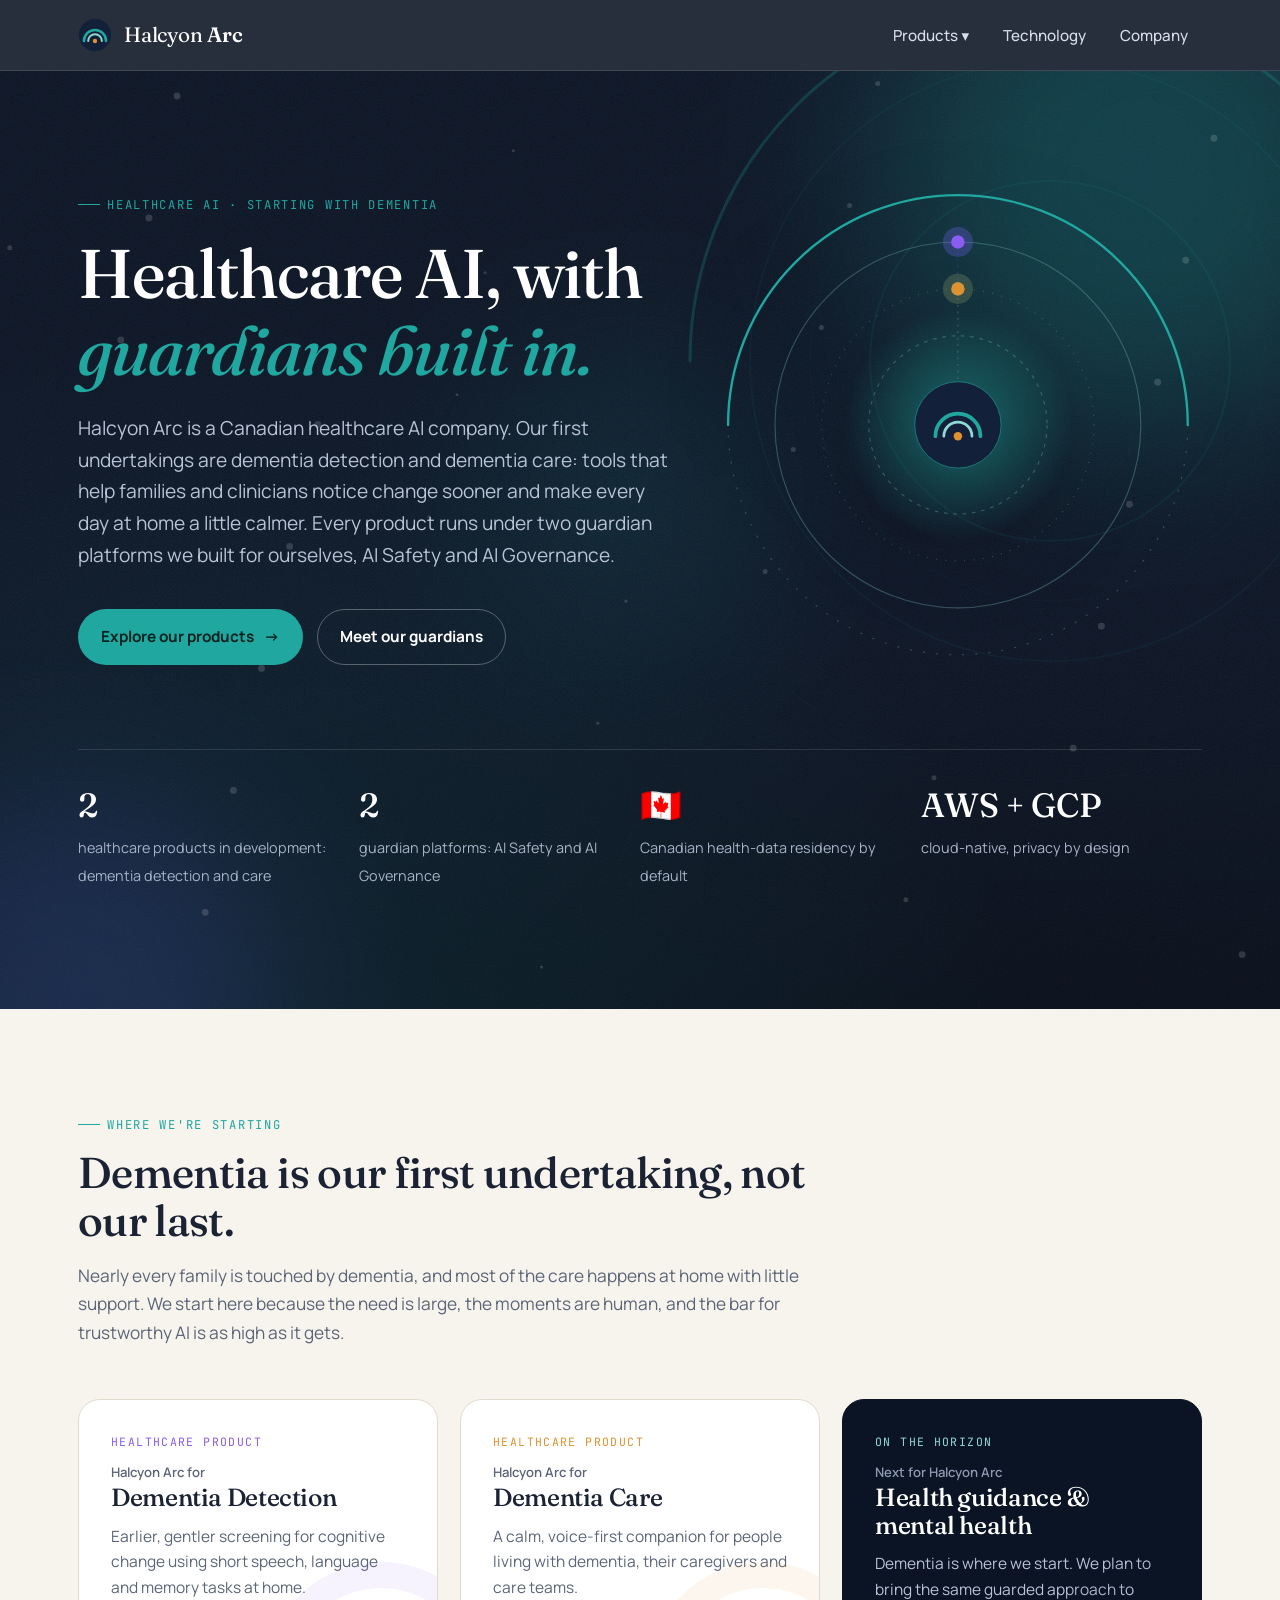
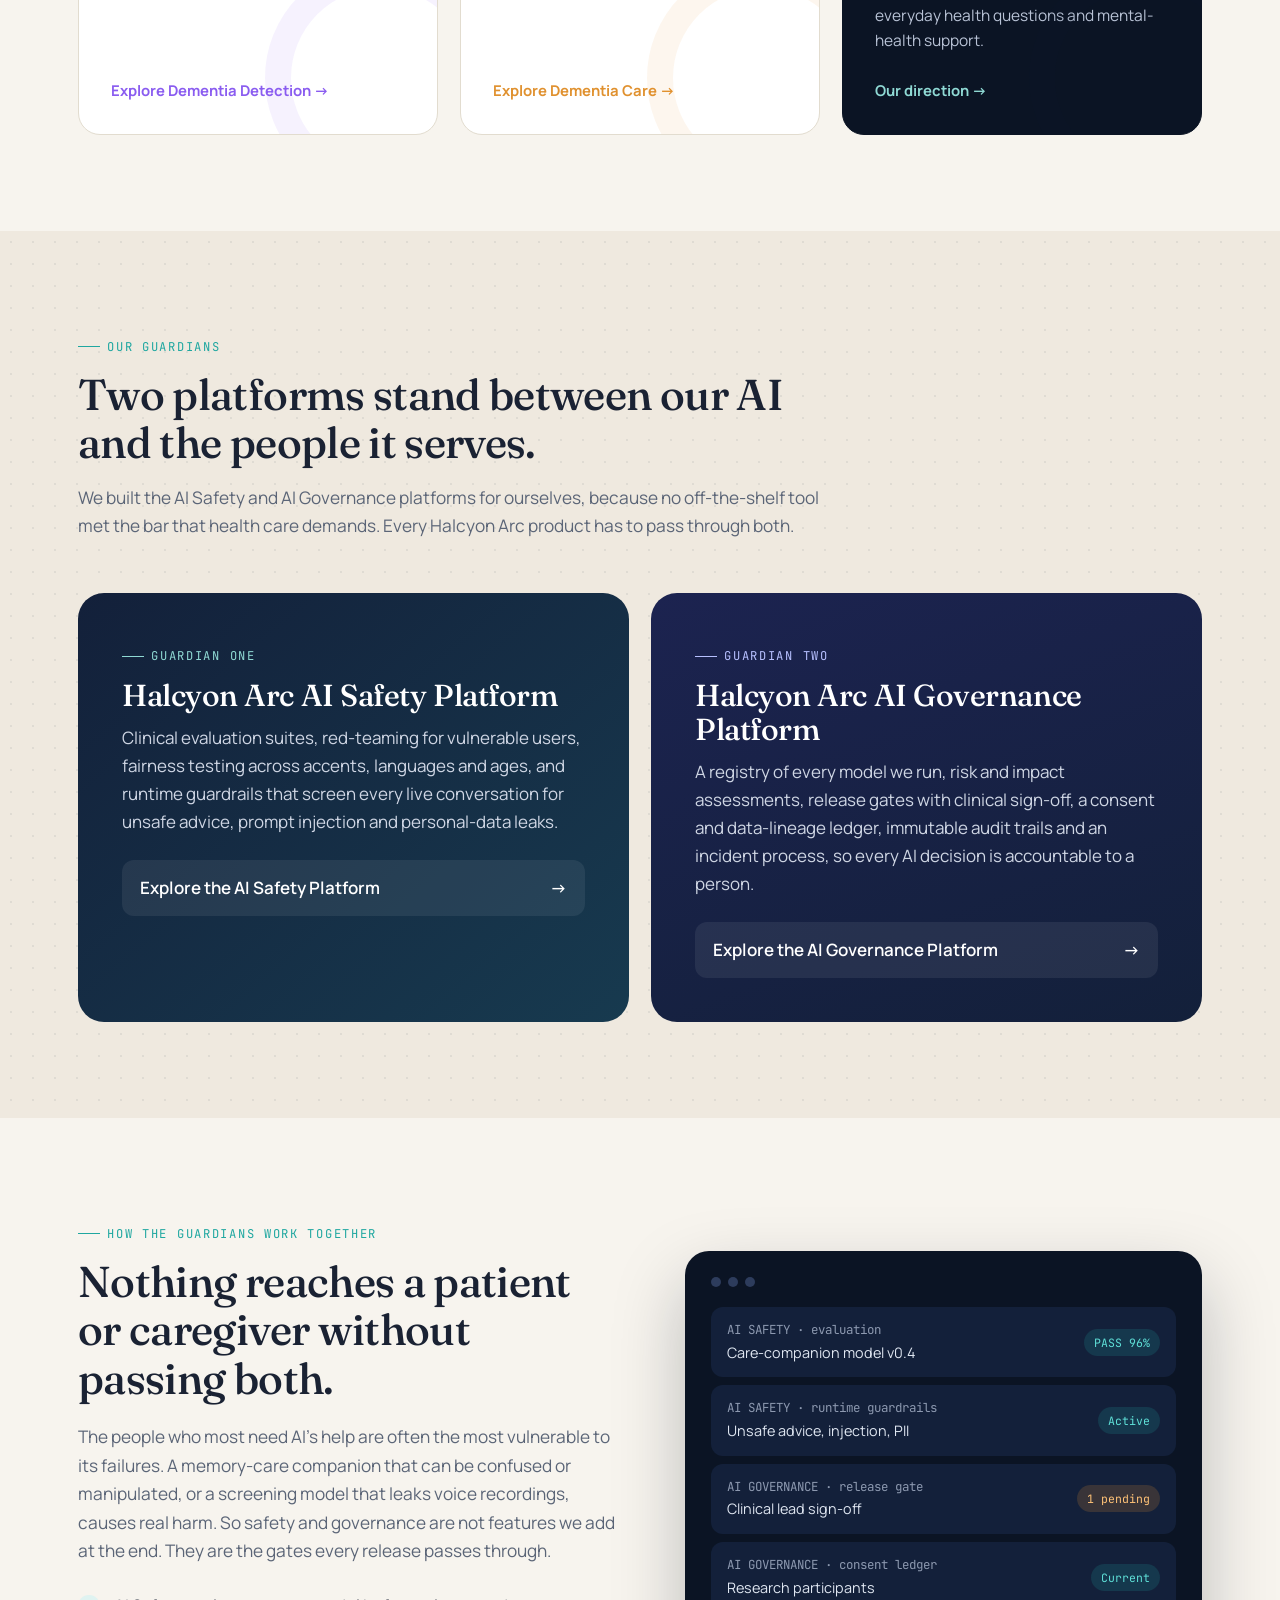
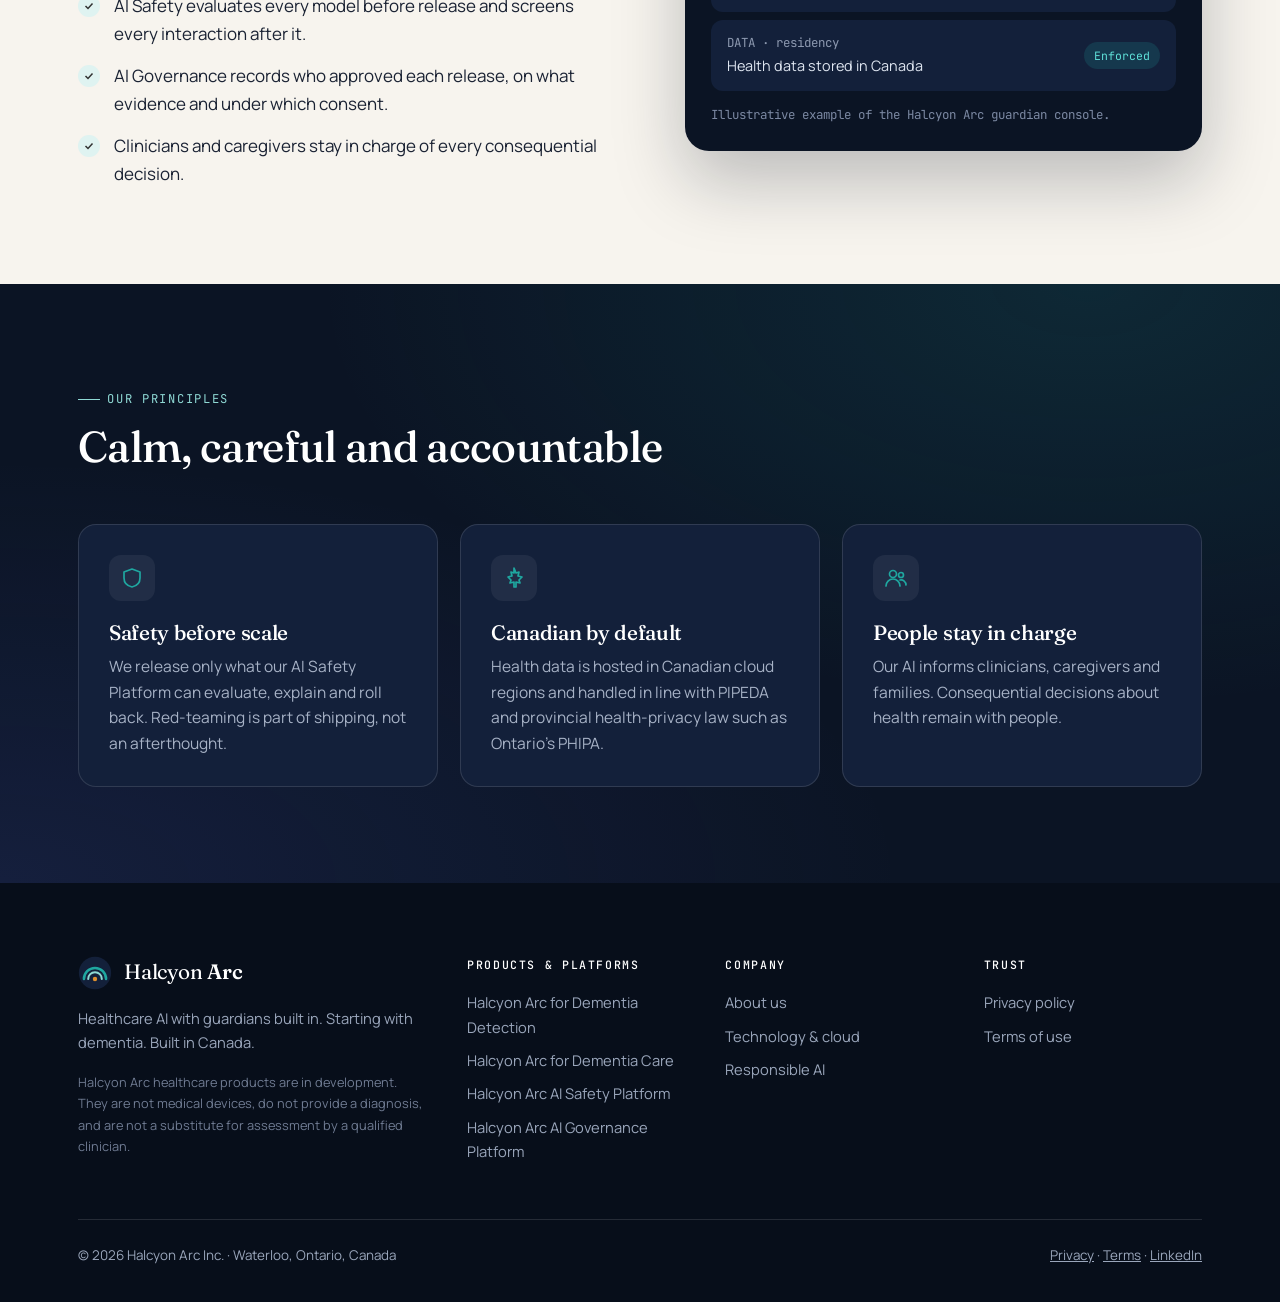
==== commit 9a6ef92c: "Switch site domain to halcyonarc.ca Co-Authored-By: Claude Opus 5.5 <noreply@anthropic.com> Claude-S" ====
--- a/index.html
+++ b/index.html
@@ -3,13 +3,13 @@
 <meta charset="utf-8"><meta name="viewport" content="width=device-width,initial-scale=1">
 <title>Halcyon Arc | Healthcare AI for Dementia Detection & Care, with AI Safety and Governance built in</title>
 <meta name="description" content="Halcyon Arc is a Canadian healthcare AI company. Our first products support dementia detection and dementia care, protected by our in-house AI Safety and AI Governance platforms.">
-<meta property="og:title" content="Halcyon Arc | Healthcare AI for Dementia Detection &amp; Care, with AI Safety and Governance built in"><meta property="og:description" content="Halcyon Arc is a Canadian healthcare AI company. Our first products support dementia detection and dementia care, protected by our in-house AI Safety and AI Governance platforms."><meta property="og:type" content="website"><meta property="og:url" content="https://halcyonarc.ai/">
-<link rel="canonical" href="https://halcyonarc.ai/">
+<meta property="og:title" content="Halcyon Arc | Healthcare AI for Dementia Detection &amp; Care, with AI Safety and Governance built in"><meta property="og:description" content="Halcyon Arc is a Canadian healthcare AI company. Our first products support dementia detection and dementia care, protected by our in-house AI Safety and AI Governance platforms."><meta property="og:type" content="website"><meta property="og:url" content="https://halcyonarc.ca/">
+<link rel="canonical" href="https://halcyonarc.ca/">
 <link rel="icon" href="data:image/svg+xml,<svg viewBox='0 0 40 40' aria-hidden='true'><circle cx='20' cy='20' r='19' fill='%2313203a'/><path d='M7 27a13 13 0 0126 0' fill='none' stroke='%231fa7a0' stroke-width='3' stroke-linecap='round'/><path d='M12 27a8 8 0 0116 0' fill='none' stroke='%238fd9d4' stroke-width='2.4' stroke-linecap='round'/><circle cx='20' cy='27' r='2.6' fill='%23e0912f'/></svg>">
 <link rel="preconnect" href="https://fonts.googleapis.com"><link rel="preconnect" href="https://fonts.gstatic.com" crossorigin>
 <link href="https://fonts.googleapis.com/css2?family=Fraunces:ital,opsz,wght@0,9..144,400;0,9..144,500;0,9..144,600;1,9..144,400;1,9..144,500&family=JetBrains+Mono:wght@400;500&family=Manrope:wght@400;500;600;700&display=swap" rel="stylesheet">
 <link rel="stylesheet" href="assets/site.css">
-<script type="application/ld+json">{"@context":"https://schema.org","@type":"Organization","name":"Halcyon Arc Inc.","url":"https://halcyonarc.ai","foundingDate":"2026","address":{"@type":"PostalAddress","addressLocality":"Waterloo","addressRegion":"ON","addressCountry":"CA"}}</script>
+<script type="application/ld+json">{"@context":"https://schema.org","@type":"Organization","name":"Halcyon Arc Inc.","url":"https://halcyonarc.ca","foundingDate":"2026","address":{"@type":"PostalAddress","addressLocality":"Waterloo","addressRegion":"ON","addressCountry":"CA"}}</script>
 </head><body class="">
 <header class="site-header"><div class="wrap nav">
 <a class="brand" href="index.html"><svg viewBox="0 0 40 40" aria-hidden="true"><circle cx="20" cy="20" r="19" fill="#13203a"/>
